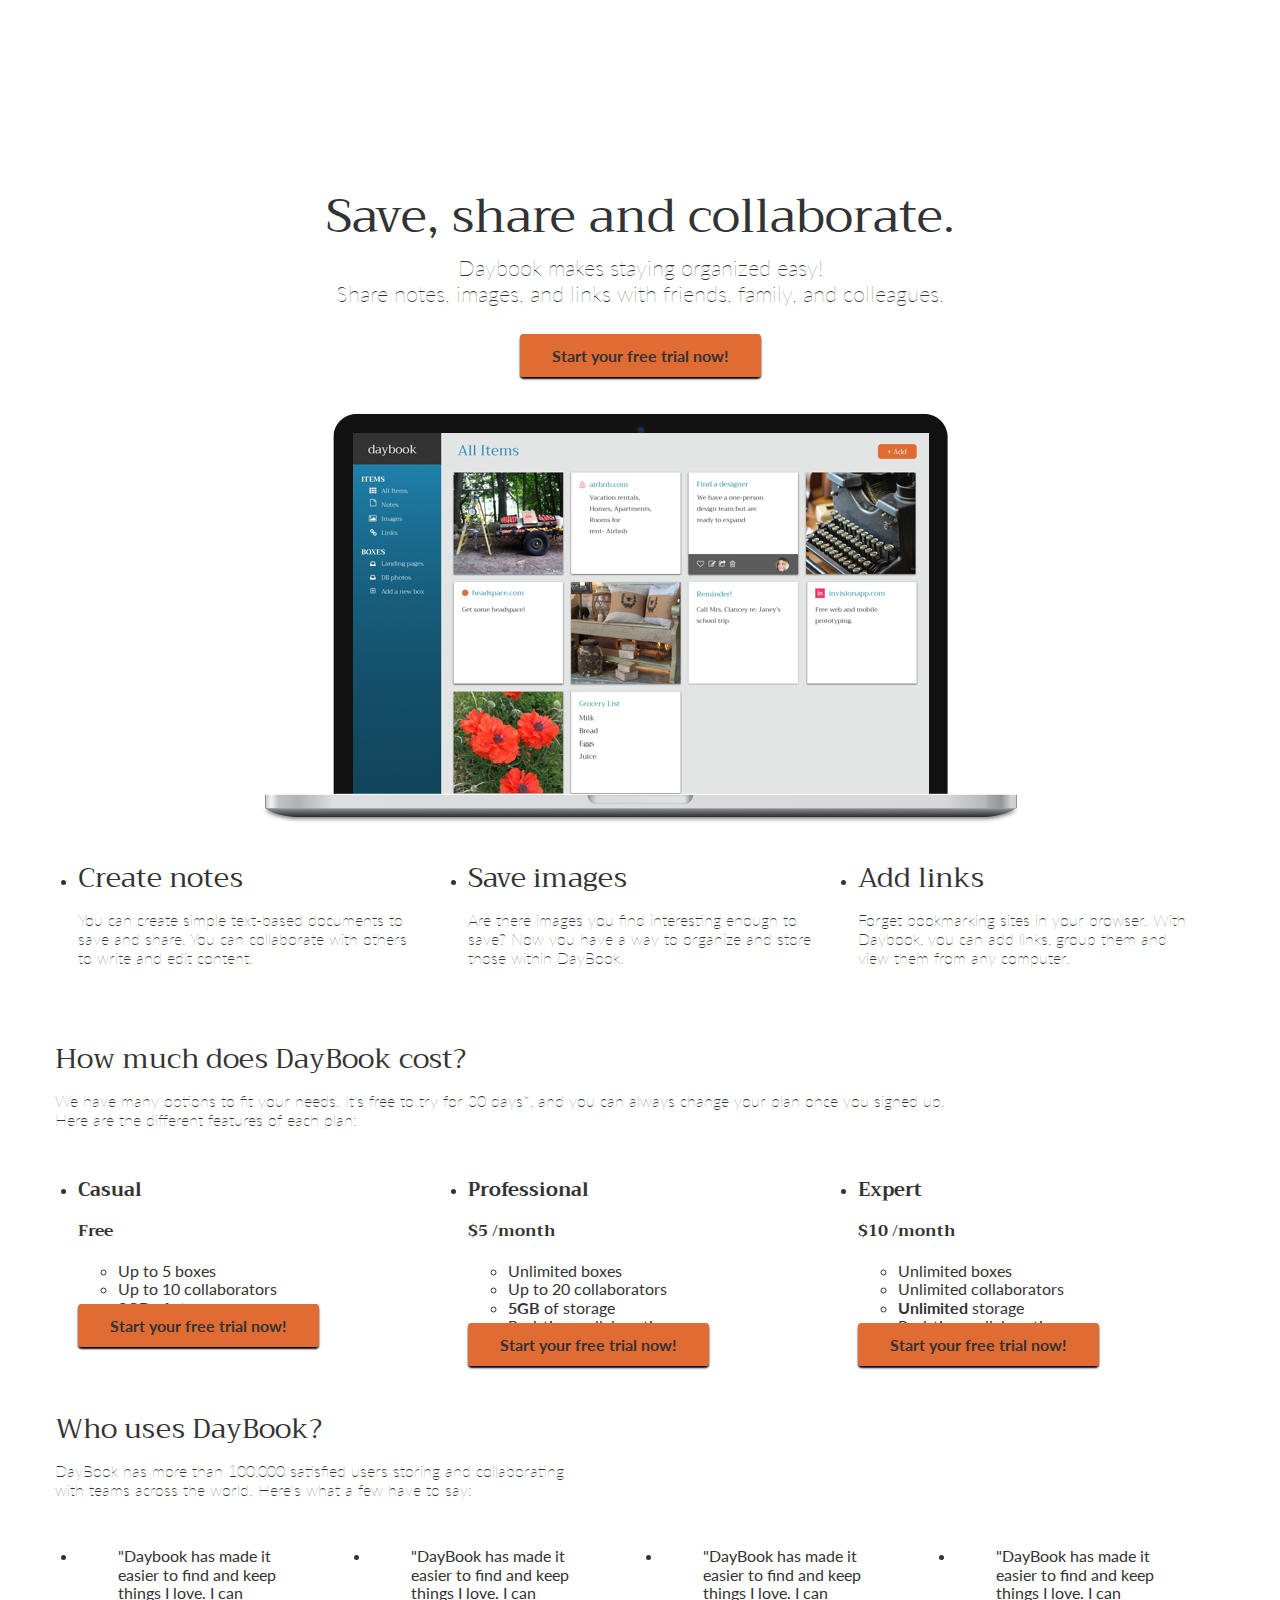
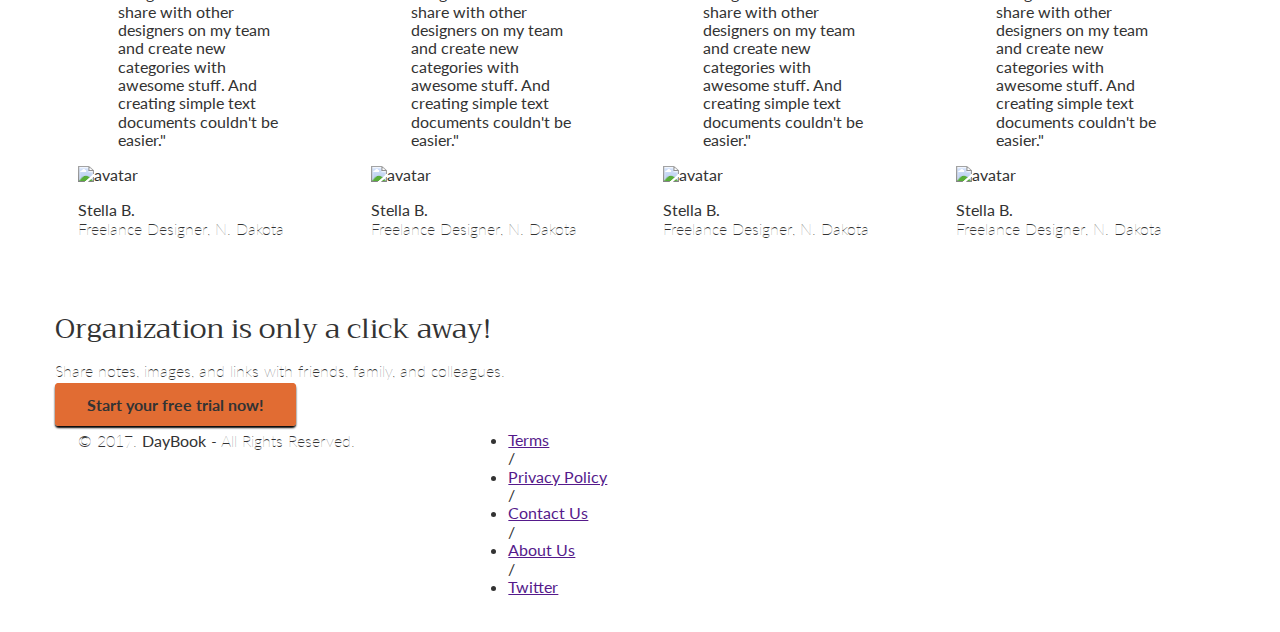
==== index.html @ 6d85dd4e "homepage-mediaqueries-complete" ====
<!DOCTYPE html>
 <html lang="en-us">
 <head>
   <meta http-equiv="X-UA-Compatible" content="IE=Edge">
   <meta name="viewport" content="width=device-width, initial-scale=1">
   <meta charset="UTF-8">
   <title>Save, share and collaborate | Blocbox</title>

   	<!-- Google Fonts -->
   	<link href="https://fonts.googleapis.com/css?family=Trirong:300,400,400i,600,700" rel="stylesheet">
   	<link href="https://fonts.googleapis.com/css?family=Puritan:400,400i,700" rel="stylesheet">
    <link href="https://fonts.googleapis.com/css?family=Lato" rel="stylesheet">

    <!-- CSS -->
 <link rel="stylesheet" href="css/normalize.css">
 <link rel="stylesheet" href="css/style.css">
 <link rel="stylesheet" href="css/font-awesome.css">
 <link rel="stylesheet" href="https://cdnjs.cloudflare.com/ajax/libs/animate.css/3.5.2/animate.min.css">

 </head>
 <body>

 <!-- Hero -->
 <header>
     <nav class="container">
     <div class="one-half">
       <a href="index.html" class="site-logo"><img src="images/site-logo.png" alt="DayBook" /></a>
     </div>
     <div class="one-half">
       <ul>
         <li><a href="signin.html">Sign In</a></li>
         <li class="btn-outline"><a href="signup.html">Sign Up</a></li>
       </ul>
     </div>
   </nav>
   <div class="container hero">
     <h1 class="animated fadeIn">Save, share and collaborate.</h1>
     <p>Daybook makes staying organized easy!  <br/>Share notes, images, and links with friends, family, and colleagues.</p>
     <a href="signup.html" class="btn">Start your free trial now!</a>
     <img src="images/dashboard.png" alt="DayBook" />
   </div>
 </header>
 <main role="main">

 	<!-- Benefits -->
   <section class="benefits">
     <ul class="container">
       <li class="one-third">
         <h2>Create notes</h2>
         <p>You can create simple text-based documents to save and share. You can collaborate with others to write and edit content.</p>
       </li>
       <li class="one-third">
         <h2>Save images</h2>
         <p>Are there images you find interesting enough to save? Now you have a way to organize and store those within DayBook.</p>
       </li>
       <li class="one-third">
         <h2>Add links</h2>
         <p>Forget bookmarking sites in your browser. With Daybook, you can add links, group them and view them from any computer.</p>
       </li>
     </ul>
   </section>

   <!-- Pricing -->
   <section class="pricing">
   <div class="container">
     <h2>How much does DayBook cost?</h2>
     <p>We have many options to fit your needs. It's free to try for 30 days*, and you can always change your plan once you signed up. <br/>Here are the different features of each plan:</p>
   </div>
   <ul class="container">
     <li class="one-third">
       <div class="box">
         <h3>Casual</h3>
         <h4>Free</h4>
         <ul>
           <li>Up to 5 boxes</li>
           <li>Up to 10 collaborators</li>
           <li><strong>2GB</strong> of storage</li>
         </ul>
         <a href="signup.html" class="btn">Start your free trial now!</a>
       </div>
     </li>
<li class="one-third">
      <div class="box middle">
        <h3>Professional</h3>
        <h4><span>$</span>5 <span class="month">/month</span></h4>
        <ul>
          <li>Unlimited boxes</li>
          <li>Up to 20 collaborators</li>
          <li><strong>5GB</strong> of storage</li>
          <li>Real-time collaboration</li>
        </ul>
        <a href="signup.html" class="btn">Start your free trial now!</a>
      </div>
    </li>
    <li class="one-third">
      <div class="box">
        <h3>Expert</h3>
        <h4><span>$</span>10 <span class="month">/month</span></h4>
        <ul>
          <li>Unlimited boxes</li>
          <li>Unlimited collaborators</li>
          <li><strong>Unlimited</strong> storage</li>
          <li>Real-time collaboration</li>
        </ul>
        <a href="signup.html" class="btn">Start your free trial now!</a>
      </div>
    </li>
   </ul>
 </section>
<!-- Testimonials -->
 <section class="testimonials">
   <div class="container">
     <h2>Who uses DayBook?</h2>
     <p>DayBook has more than 100,000 satisfied users storing and collaborating<br/> with teams across the world. Here's what a few have to say:</p>
   </div>
   <ul class="container">
     <li class="one-fourth">
       <blockquote>"Daybook has made it easier to find and keep things I love. I can share with other designers on my team and create new categories with awesome stuff. And creating simple text documents couldn't be easier."
       </blockquote>
       <img src="https://s3.amazonaws.com/uifaces/faces/twitter/jsa/128.jpg" alt="avatar">
       <p class="name"><strong>Stella B.</strong><br/>Freelance Designer, N. Dakota</p>
     </li> 
     <li class="one-fourth">
    <blockquote>"DayBook has made it easier to find and keep things I love. I can share with other designers on my team and create new categories with awesome stuff. And creating simple text documents couldn't be easier."
    </blockquote>
    <img src="https://s3.amazonaws.com/uifaces/faces/twitter/jsa/128.jpg" alt="avatar">
    <p class="name"><strong>Stella B.</strong><br/>Freelance Designer, N. Dakota</p>
  </li>
  <li class="one-fourth">
    <blockquote>"DayBook has made it easier to find and keep things I love. I can share with other designers on my team and create new categories with awesome stuff. And creating simple text documents couldn't be easier."
    </blockquote>
    <img src="https://s3.amazonaws.com/uifaces/faces/twitter/jsa/128.jpg" alt="avatar">
    <p class="name"><strong>Stella B.</strong><br/>Freelance Designer, N. Dakota</p>
  </li>
  <li class="one-fourth">
    <blockquote>"DayBook has made it easier to find and keep things I love. I can share with other designers on my team and create new categories with awesome stuff. And creating simple text documents couldn't be easier."
    </blockquote>
    <img src="https://s3.amazonaws.com/uifaces/faces/twitter/jsa/128.jpg" alt="avatar">
    <p class="name"><strong>Stella B.</strong><br/>Freelance Designer, N. Dakota</p>
  </li>      
  </ul>
 </section>

 <!-- Entice -->
 <section class="Entice">
 <div class="container">
 	<h2>Organization is only a click away!</h2>
 	<p>Share notes, images, and links with friends, family, and colleagues.</p>
	<a href="signup.html" class="btn">Start your free trial now!</a>
</div>

 </main>

 <!-- Footer -->
 <footer>
   <div class="container footer-nav-block">
       <div class="left-footer-block one-third">
         <p class="copyright-block">&copy; 2017. <strong>DayBook</strong> - All Rights Reserved.</p>
       </div>
       <nav class="link-block middle-footer-block one-third">
         <ul>
           <li><a href="">Terms</a></li> /
           <li><a href="">Privacy Policy</a></li> /
           <li><a href="">Contact Us</a></li> /
           <li><a href="">About Us</a></li> /
           <li><a href="">Twitter</a></li>
         </ul>
       </nav>
       <div class="right-footer-block one-third">
         <img class="logo" src="images/site-logo.png" alt="DayBook" />
       </div>
   </div>
 </footer>

 </body>
 </html>
---- css/style.css ----
html, body{
   overflow-x: hidden;
 }
 body {
   font-family: "Lato", Helvetica, Puritan, Arial, sans-serif;
   color:#333333;
 }
 h1, h2, h3, h4, h5, h6 {
   font-family: 'Trirong', serif;
 }
 h2 {
   font-size:28px;
   font-weight: normal;
   margin-bottom: 5px;
 }
 p {
   font-size:16px;
   line-height: 19px;
   font-weight: 100;
 }


 /* GRID */
 .container {
   margin-right: auto;
   margin-left: auto;
   padding-left: 15px;
   padding-right: 15px;
   position: relative;
 }
 .container:before,
 .container:after {
   content: " ";
   display: table;
 }
 .container:after {
   clear: both;
 }
 .one-half, .one-third, .one-fourth {
   width:96%;
   float:left;
   position:relative;
   min-height: 1px;
   margin:0 2% 20px;
 }

 @media (min-width: 768px) {
   .container {
     width: 750px;
   }
 }
 @media (min-width: 992px) {
   .container {
     width: 970px;
   }
   .one-half {
     width:46%;
   }
   .one-third {
     width:29.33333%;
   }
   .one-fourth {
     width:21%;
   }
 }
 @media (min-width: 1200px) {
   .container {
     width: 1170px;
   }
 }

/* HEADER */
 header {
   color:#333333;
   background-image: url(../../../Documents/herobackground.jpg);
   background-repeat: no-repeat;
   background-size: 100%;

 }
 header nav {
   padding:1em 0;
 }
 header nav ul {
   display:inline;
   text-align: right;
   float:right;
   margin:0;
 }
 header nav ul > li {
   list-style-type: none;
   display: inline-block;
   margin:0 15px;
 }
 header nav ul > li.btn-outline {
   padding:10px 15px;
   border:2px solid #FFFFFF;
   border-radius: 4px;
 }
 header nav ul > li.btn-outline:hover {
   background:#FFFFFF;
 }
 header nav ul > li > a {
   color:#FFFFFF;
   text-decoration: none;
 }
 header nav ul > li.btn-outline:hover > a {
   color:#34495E;
 }
header .hero {
   text-align: center;
   display:block;
   position: relative;
 }
 header .hero h1 {
   font-size:48px;
   font-weight: normal;
   margin:95px 0 0;
 }
 header .hero p {
   font-size: 22px;
   line-height: 26px;
   font-weight: 100;
   margin:10px 0 40px;
 }
 header .hero img {
   display: block;
   margin:3em auto 0;
 }

 @media (min-width: 768px) {
   .hero {
     width: 750px;
   }
 }
 @media (min-width: 992px) {
   .hero {
     width: 970px;
   }
}
@media (min-width: 1200px) {
   .hero {
     width: 1170px;
   }
 }


/* BUTTONS */
 .btn {
   border-radius: 4px;
   color:#333333;
   font-weight: 700;
   text-decoration: none;
   padding:10px 30px;
   background: #e16c33;
   border: 2px solid #e16c33;
   box-shadow: 0px 2px 2px 0px #000000;
 }
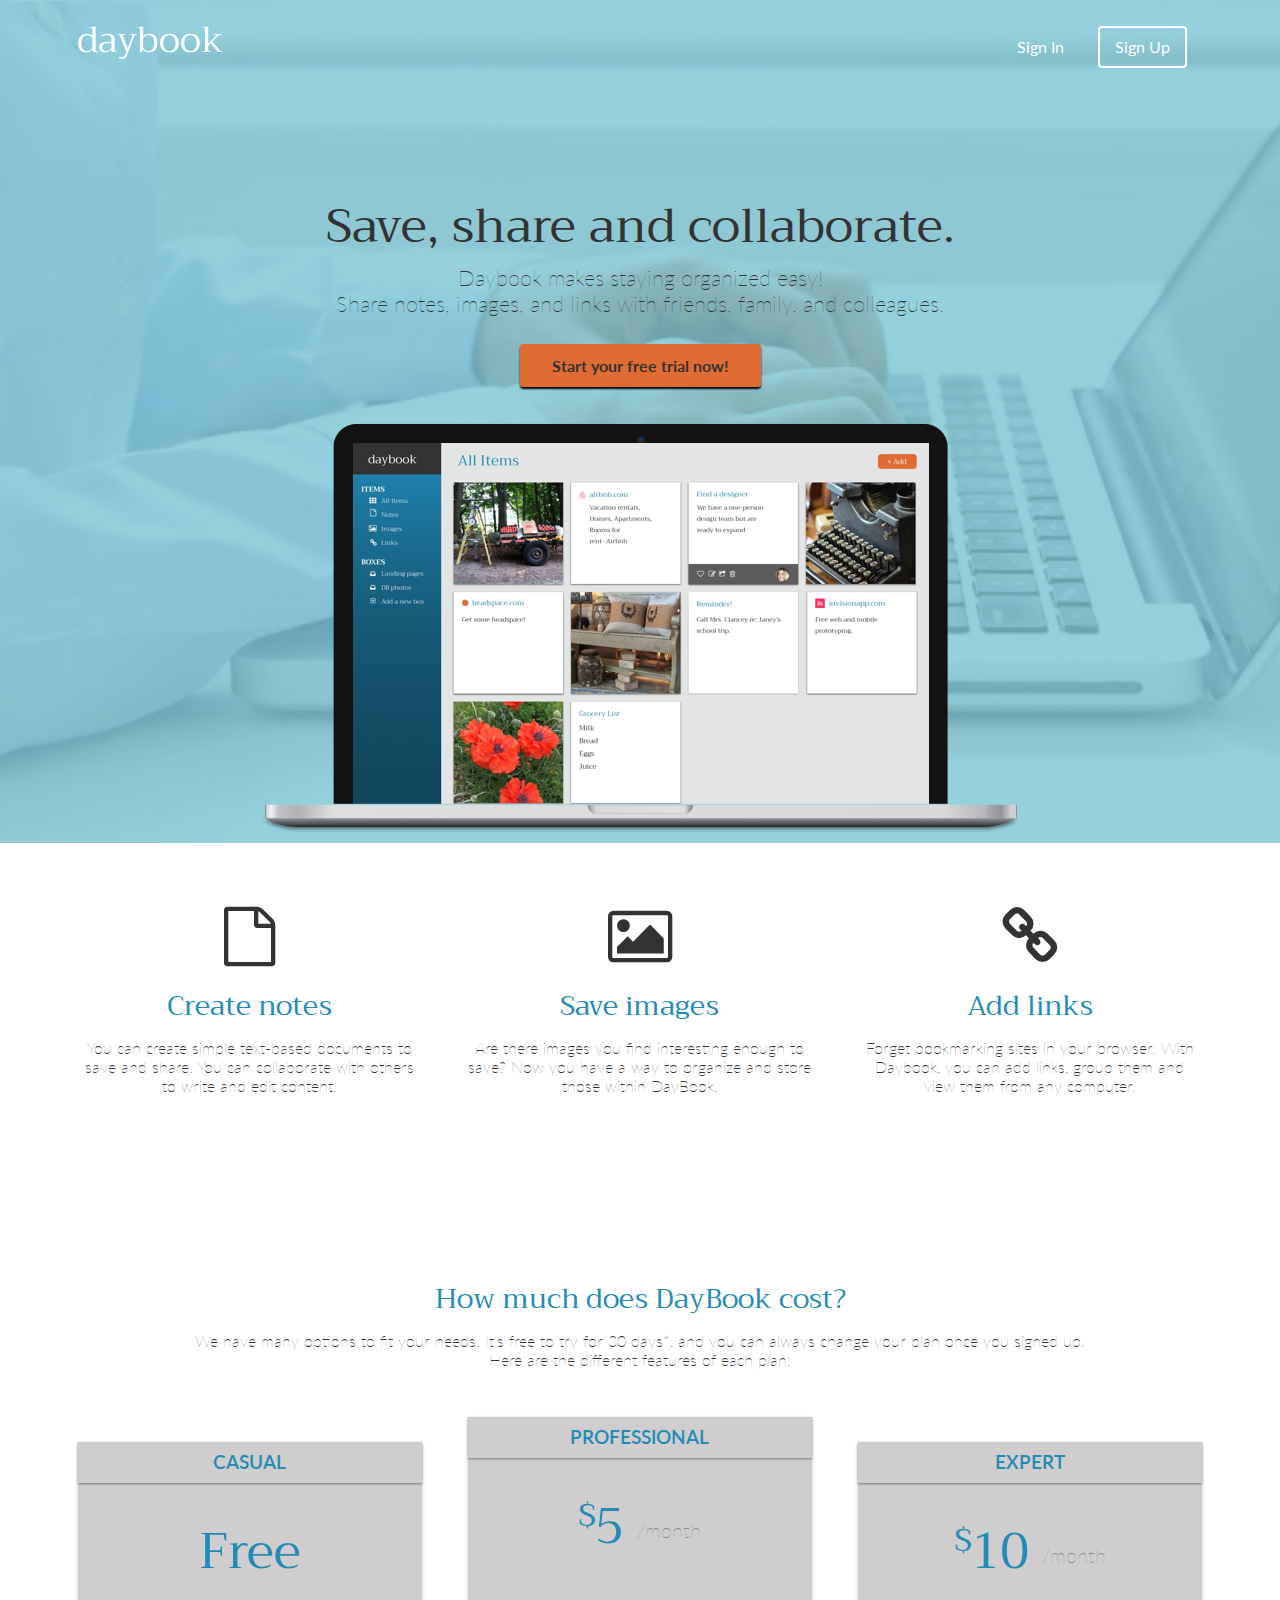
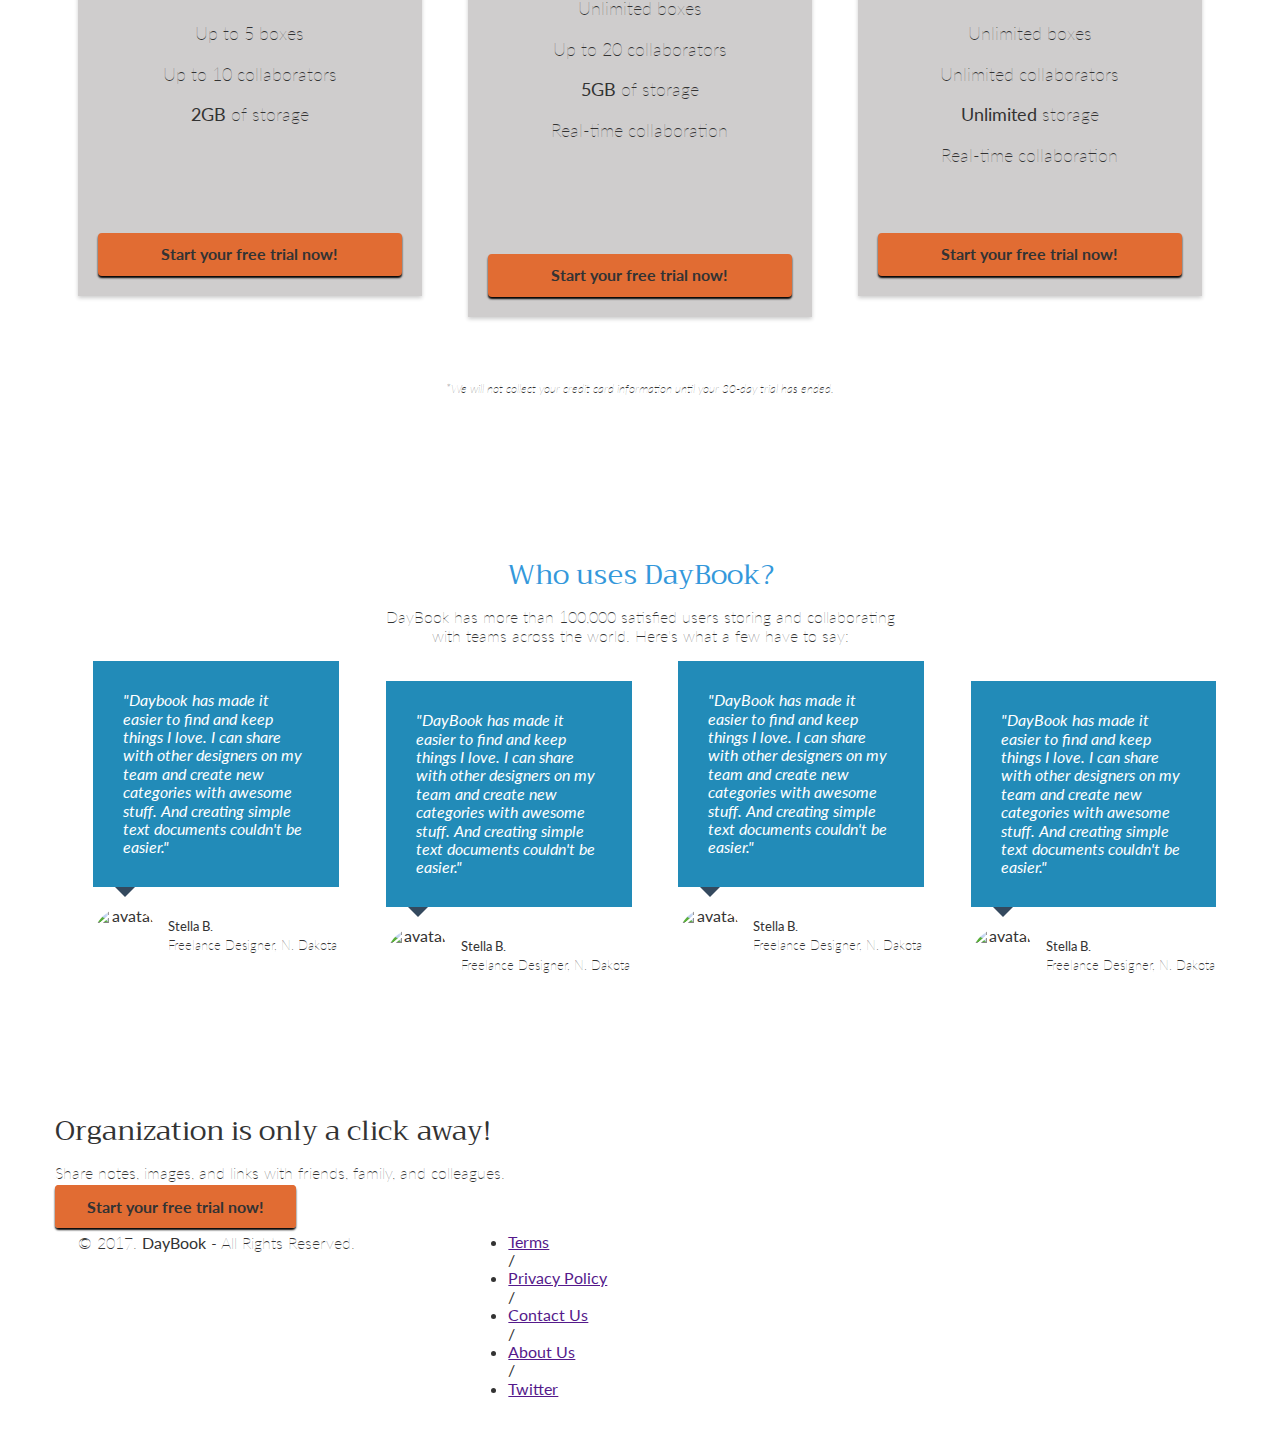
==== commit b3f0d092: "homepage-styling-completed" ====
--- a/index.html
+++ b/index.html
@@ -46,14 +46,17 @@
    <section class="benefits">
      <ul class="container">
        <li class="one-third">
+       <i class="fa fa-file-o" aria-hidden="true"></i>
          <h2>Create notes</h2>
          <p>You can create simple text-based documents to save and share. You can collaborate with others to write and edit content.</p>
        </li>
        <li class="one-third">
+       <i class="fa fa-picture-o" aria-hidden="true"></i>
          <h2>Save images</h2>
          <p>Are there images you find interesting enough to save? Now you have a way to organize and store those within DayBook.</p>
        </li>
        <li class="one-third">
+       <i class="fa fa-link" aria-hidden="true"></i>
          <h2>Add links</h2>
          <p>Forget bookmarking sites in your browser. With Daybook, you can add links, group them and view them from any computer.</p>
        </li>
@@ -106,10 +109,14 @@
       </div>
     </li>
    </ul>
+    <div class="container">
+   <p class="small">*We will not collect your credit card information until your 30-day trial has ended.</p>
+ </div>
  </section>
 <!-- Testimonials -->
  <section class="testimonials">
    <div class="container">
+   <div class="staggered">
      <h2>Who uses DayBook?</h2>
      <p>DayBook has more than 100,000 satisfied users storing and collaborating<br/> with teams across the world. Here's what a few have to say:</p>
    </div>
@@ -121,6 +128,7 @@
        <p class="name"><strong>Stella B.</strong><br/>Freelance Designer, N. Dakota</p>
      </li> 
      <li class="one-fourth">
+     <div class="staggered" style="margin-top:20px;">
     <blockquote>"DayBook has made it easier to find and keep things I love. I can share with other designers on my team and create new categories with awesome stuff. And creating simple text documents couldn't be easier."
     </blockquote>
     <img src="https://s3.amazonaws.com/uifaces/faces/twitter/jsa/128.jpg" alt="avatar">
@@ -133,6 +141,7 @@
     <p class="name"><strong>Stella B.</strong><br/>Freelance Designer, N. Dakota</p>
   </li>
   <li class="one-fourth">
+    <div class="staggered" style="margin-top:20px;">
     <blockquote>"DayBook has made it easier to find and keep things I love. I can share with other designers on my team and create new categories with awesome stuff. And creating simple text documents couldn't be easier."
     </blockquote>
     <img src="https://s3.amazonaws.com/uifaces/faces/twitter/jsa/128.jpg" alt="avatar">
--- a/css/style.css
+++ b/css/style.css
@@ -72,9 +72,9 @@
 /* HEADER */
  header {
    color:#333333;
-   background-image: url(../../../Documents/herobackground.jpg);
-   background-repeat: no-repeat;
-   background-size: 100%;
+   background: url("../images/herobackground.jpg") top center no-repeat;
+   background-size:cover;
+   padding: 10px;
 
  }
  header nav {
@@ -155,3 +155,164 @@
    border: 2px solid #e16c33;
    box-shadow: 0px 2px 2px 0px #000000;
  }
+
+ /* BENEFITS */
+ .benefits {
+   text-align: center;
+   display:block;
+   position:relative;
+ }
+ .benefits ul {
+   margin: 0 auto;
+   padding:4em 0;
+ }
+ .benefits ul li {
+   list-style-type: none;
+   display: inline-block;
+ }
+ .benefits i {
+   color:#333333;
+   font-size:60px;
+   margin:0;
+   vertical-align: middle;
+ }
+ .benefits h2 {
+   color:#228bb8;
+ }
+
+ /* PRICING */
+ .pricing {
+   background: #FFFFFF
+   background-size:cover;
+   text-align: center;
+   padding:4em 0;
+ }
+ .pricing h2 {
+   color:#228bb8;
+ }
+
+ .pricing p {
+   color:#333333;
+ }
+ .pricing ul {
+   margin:0 auto;
+   padding:2em 0;
+ }
+ .pricing ul li {
+   list-style-type: none;
+ }
+
+ .box {
+   padding:0 15px 15px;
+   background: #cfcdcd;
+   box-shadow: 0px 2px 4px 0px rgba(0,0,0,0.20);
+   min-height: 439px;
+   position: relative;
+   margin-top: 25px;
+ }
+ .box.middle {
+   min-height: 485px;
+   margin-top:0px;
+ }
+ .box h3 {
+   font-family: "Lato", Helvetica, Arial, sans-serif;
+   font-weight: 600;
+   color: #228bb8;
+   text-transform: uppercase;
+   background: #cfcdcd;
+   box-shadow: 0px 1px 2px 0px rgba(0,0,0,0.40);
+   left:0;
+   right:0;
+   top:0;
+   text-align: center;
+   margin:0 -15px 40px;
+   padding:10px 0;
+ }
+.box h4 {
+   font-size:50px;
+   font-weight: normal;
+   margin:40px 0 10px;
+   color:#228bb8;
+ }
+ .box h4 span {
+   font-size:32px;
+   vertical-align: top;
+ }
+ .box h4 span.month {
+   font-family: "Lato", Helvetica, Arial, sans-serif;
+   font-weight: 100;
+   color:#888888;
+   font-size:20px;
+   vertical-align: middle;
+ }
+ .box ul li {
+   font-size:18px;
+   margin-bottom:20px;
+   font-weight: 100;
+}
+ .box .btn {
+   position:absolute;
+   bottom:20px;
+   left:20px;
+   right:20px;
+ }
+ .small {
+   font-size: 12px;
+   color: #FEFEFE;
+   line-height: 15px;
+   font-style:italic;
+ }
+
+ /* TESTIMONIALS */
+
+/* TESTIMONIALS */
+ .testimonials {
+   padding:4em 0;
+   text-align: center;
+ }
+
+ .testimonials h2 {
+   color:#3498DB;
+ }
+ .testimonials ul li {
+   list-style-type: none;
+ }
+ .testimonials blockquote {
+   color:#FFFFFF;
+   text-align: left;
+   font-style: italic;
+   background:#228bb8;
+   position: relative;
+   padding:30px;
+   width:auto;
+   margin:0;
+ }
+ .testimonials blockquote:after {
+   top: 100%;
+   left: 13%;
+   border: solid transparent;
+   content: " ";
+   height: 0;
+   width: 0;
+   position: absolute;
+   pointer-events: none;
+   border-top-color: #34495E;
+   border-width: 10px;
+   margin-left: -10px;
+ }
+
+ .testimonials img {
+   height: 65px;
+   width: 65px;
+   border-radius:50%;
+   float: left;
+   display: inline-block;
+   margin:20px 10px 0 0;
+ }
+ .testimonials p.name {
+   float: left;
+   display: inline-block;
+   text-align: left;
+   font-size:13px;
+   margin-top: 30px;
+ }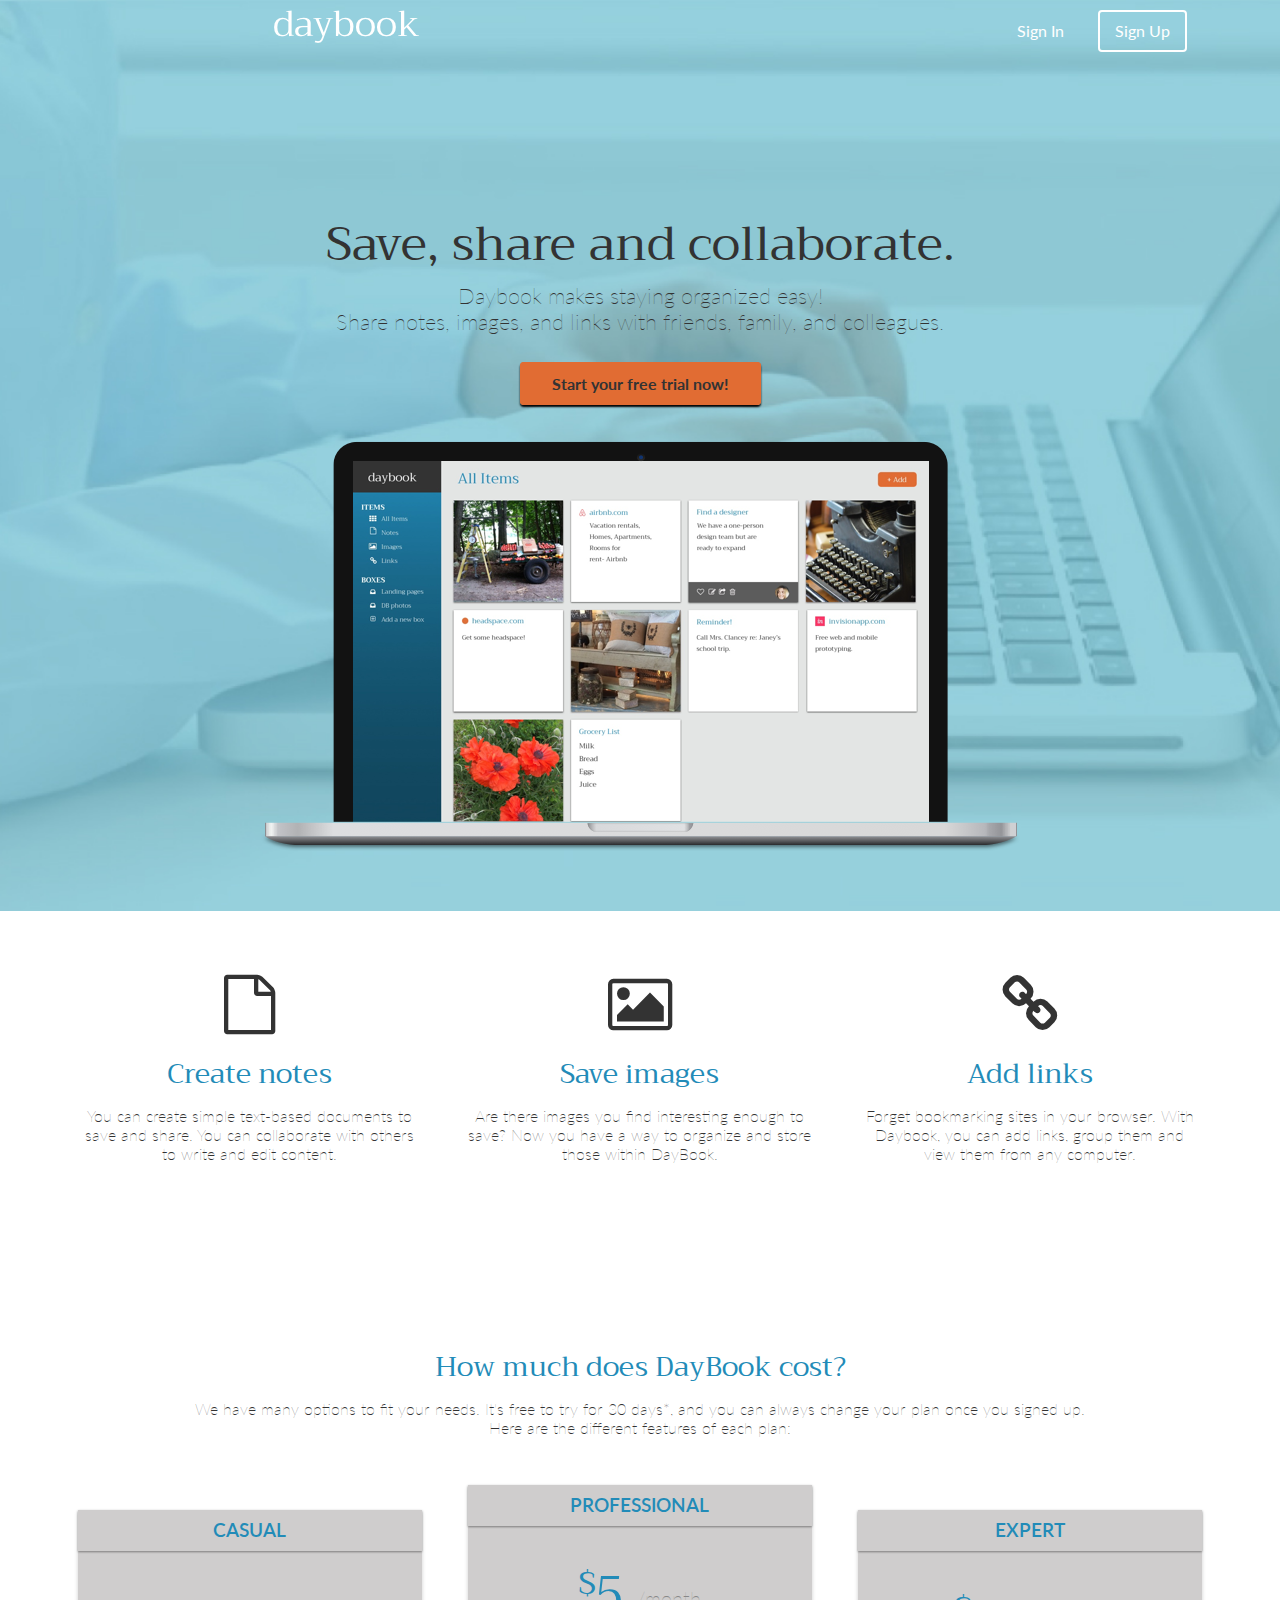
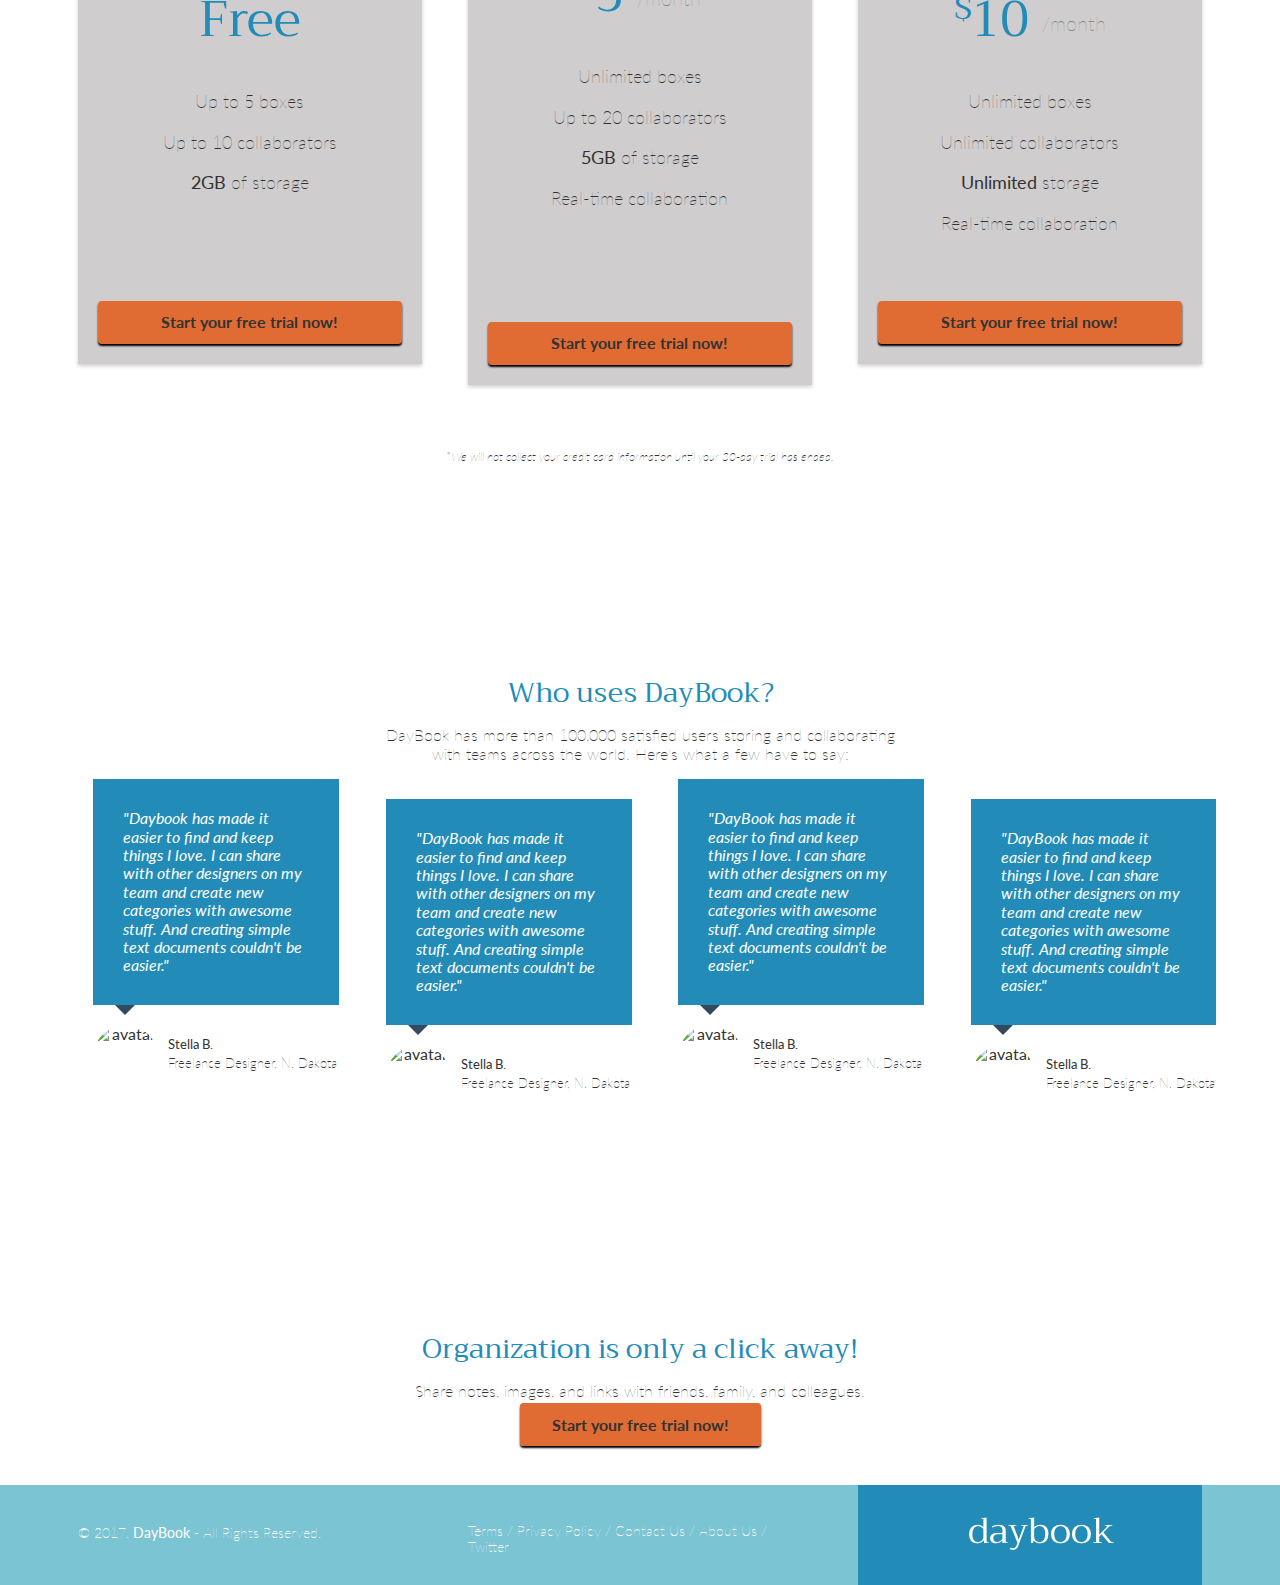
==== commit a60e0f57: "HELP" ====
--- a/index.html
+++ b/index.html
@@ -64,8 +64,8 @@
    </section>
 
    <!-- Pricing -->
+  
    <section class="pricing">
-   <div class="container">
      <h2>How much does DayBook cost?</h2>
      <p>We have many options to fit your needs. It's free to try for 30 days*, and you can always change your plan once you signed up. <br/>Here are the different features of each plan:</p>
    </div>
@@ -113,6 +113,9 @@
    <p class="small">*We will not collect your credit card information until your 30-day trial has ended.</p>
  </div>
  </section>
+
+
+
 <!-- Testimonials -->
  <section class="testimonials">
    <div class="container">
@@ -149,6 +152,7 @@
   </li>      
   </ul>
  </section>
+ 
 
  <!-- Entice -->
  <section class="Entice">
--- a/css/style.css
+++ b/css/style.css
@@ -75,8 +75,13 @@
    background: url("../images/herobackground.jpg") top center no-repeat;
    background-size:cover;
    padding: 10px;
-
- }
+ }
+
+   background-image:url(DayBook/images/herobackground.jpg);
+   background-repeat:no-repeat;
+   background-size: 100%;
+   padding: 10px; }
+
  header nav {
    padding:1em 0;
  }
@@ -128,17 +133,26 @@
  }
 
  @media (min-width: 768px) {
-   .hero {
+   .container {
      width: 750px;
    }
  }
  @media (min-width: 992px) {
-   .hero {
-     width: 970px;
-   }
-}
-@media (min-width: 1200px) {
-   .hero {
+   .container {
+     width: 970px;¸
+   }
+   .one-half {
+     width:46%;
+   }
+   .one-third {
+     width:29.33333%;
+   }
+   .one-fourth {
+     width:21%;
+   }
+ }
+ @media (min-width: 1200px) {
+   .container {
      width: 1170px;
    }
  }
@@ -263,7 +277,6 @@
    font-style:italic;
  }
 
- /* TESTIMONIALS */
 
 /* TESTIMONIALS */
  .testimonials {
@@ -272,7 +285,7 @@
  }
 
  .testimonials h2 {
-   color:#3498DB;
+   color:#228bb8;
  }
  .testimonials ul li {
    list-style-type: none;
@@ -315,4 +328,69 @@
    text-align: left;
    font-size:13px;
    margin-top: 30px;
+ }
+
+/*Entice */
+.Entice h2 {
+   font-size:28px;
+   color:#228bb8;
+}
+.container {
+   text-align: center;
+   padding-top: 0px;
+   padding-bottom: 50px;
+}
+
+ /* FOOTER */
+ footer {
+   background-color: #7BC4D4;
+   color: #FFFFFF;
+   height: 100px;
+   position: relative;
+   overflow: hidden;
+   z-index: 0;
+ }
+ footer p, footer nav ul {
+   font-size:14px;
+   font-weight:100;
+   text-align: center;
+   margin: 10px auto 0;
+ }
+ footer nav ul li {
+   list-style-type: none;
+   display: inline;
+ }
+ footer nav ul li a {
+   color:#FFFFFF;
+   text-decoration: none;
+ }
+ footer .right-footer-block {
+   background-color: #228BB8;
+   
+ }
+
+ footer .logo{
+	padding: 2.35em 0;
+   margin: 0 auto;
+
+ }
+ @media (min-width: 992px){
+   footer{
+     background-color: #7BC4D4;
+     height: 100px;
+   }
+   footer p, footer nav ul{
+     padding: 2em 0;
+     text-align: left;
+   }
+
+   footer .right-footer-block {
+     background-color: #228bb8;
+     
+   }
+
+   footer .logo{
+     padding: 2em 0 2em 1.5em;
+     
+   }
  }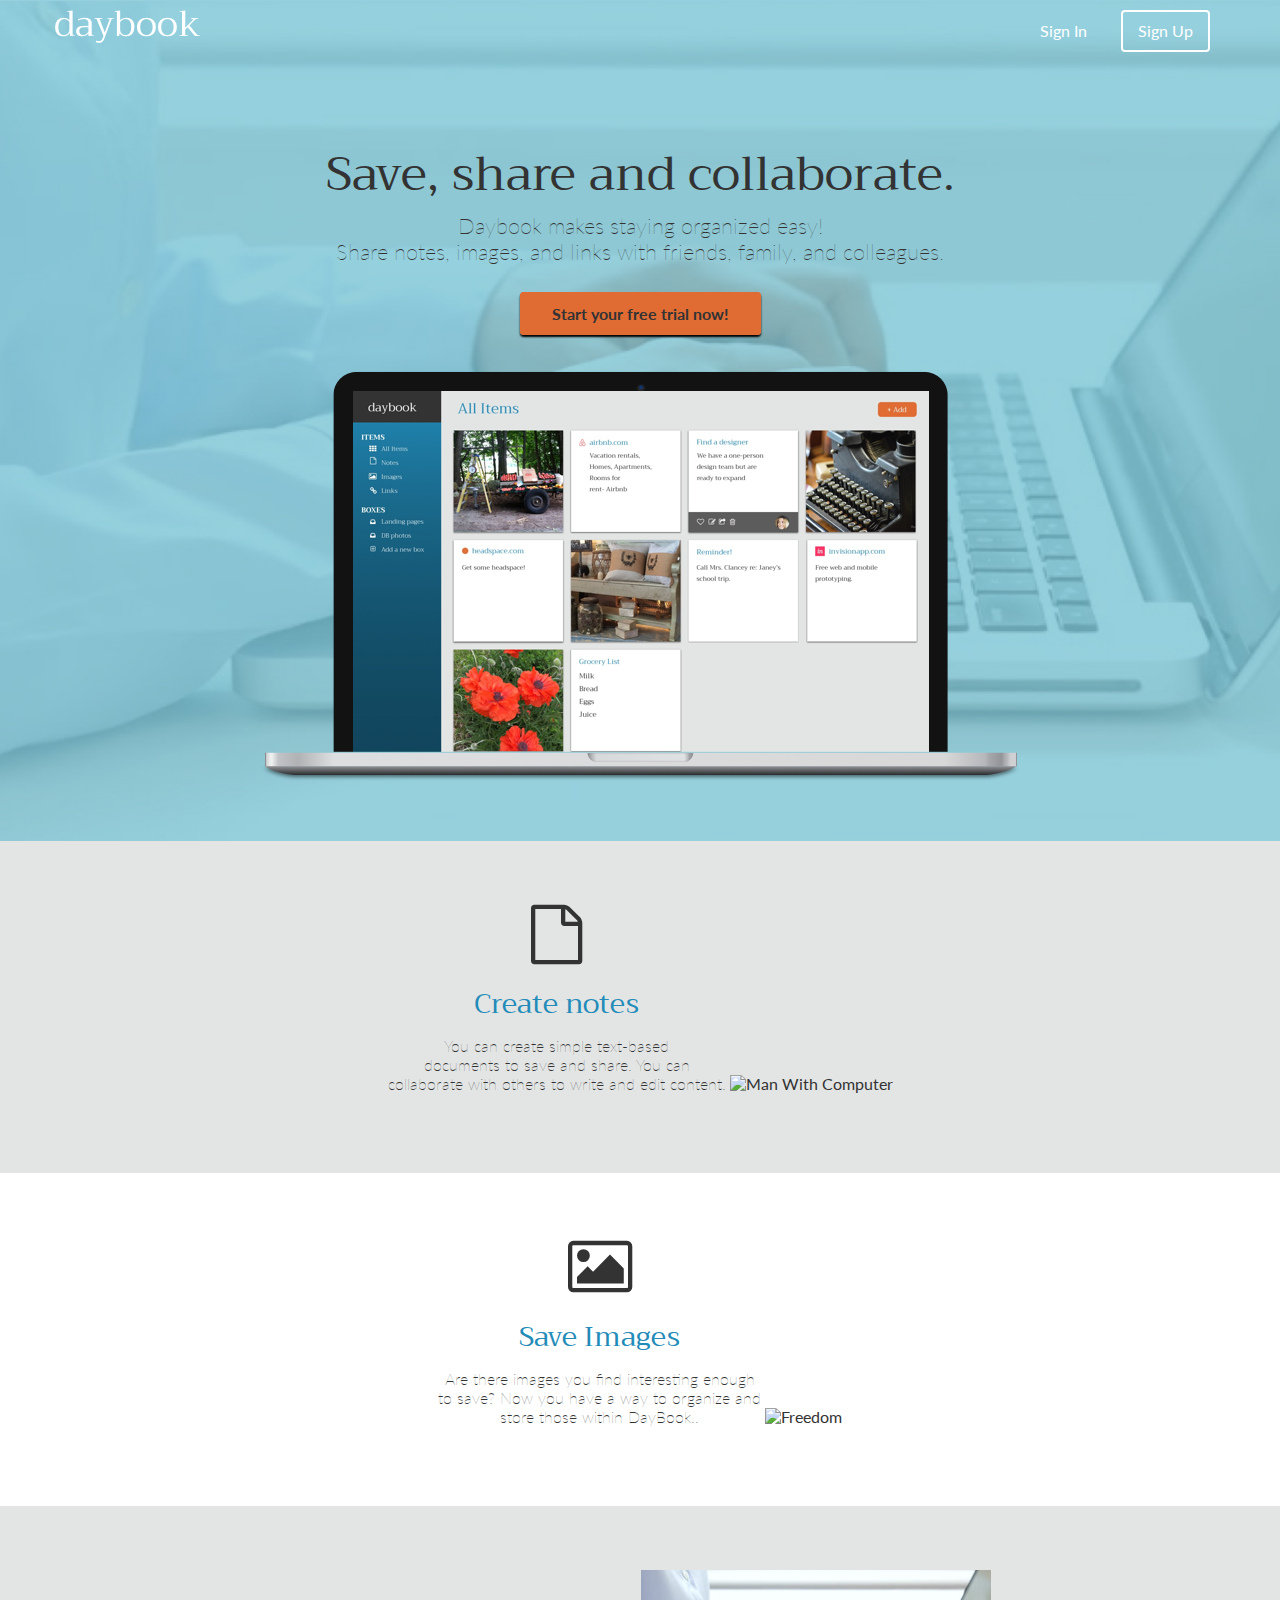
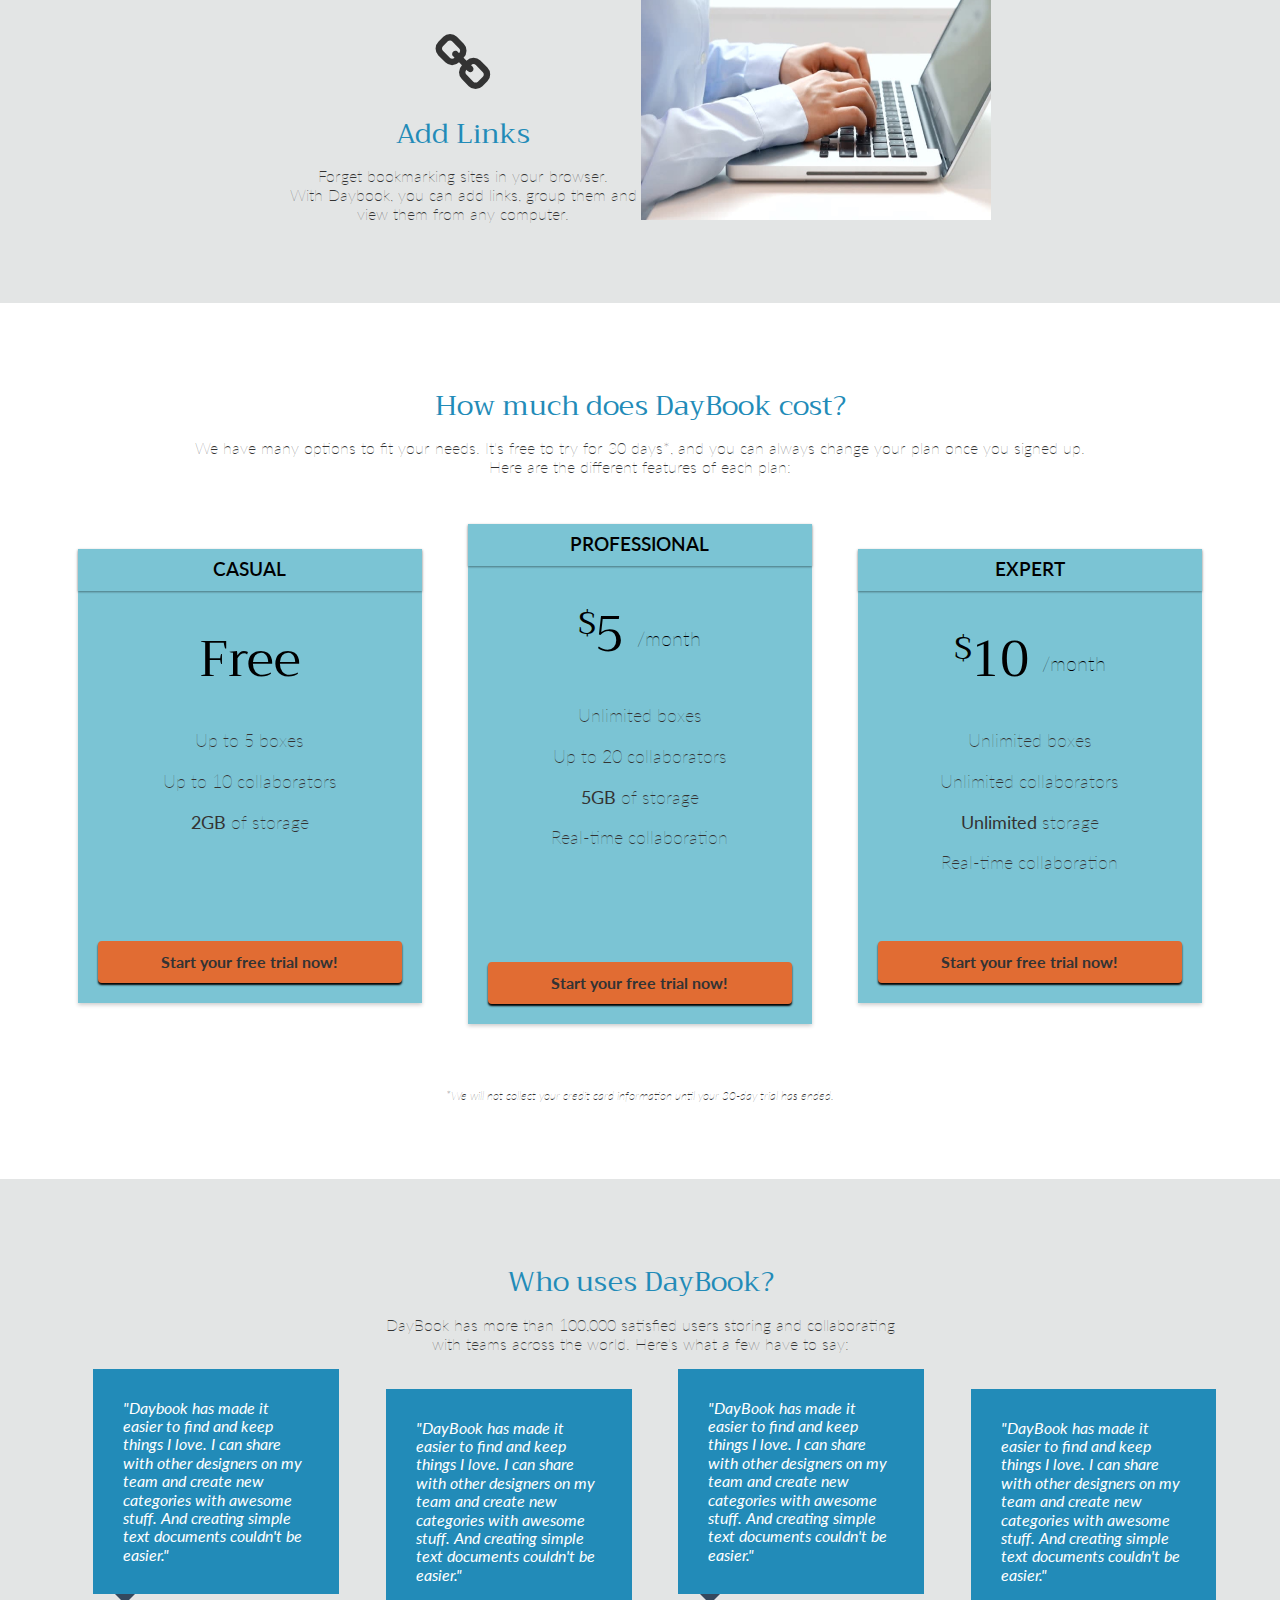
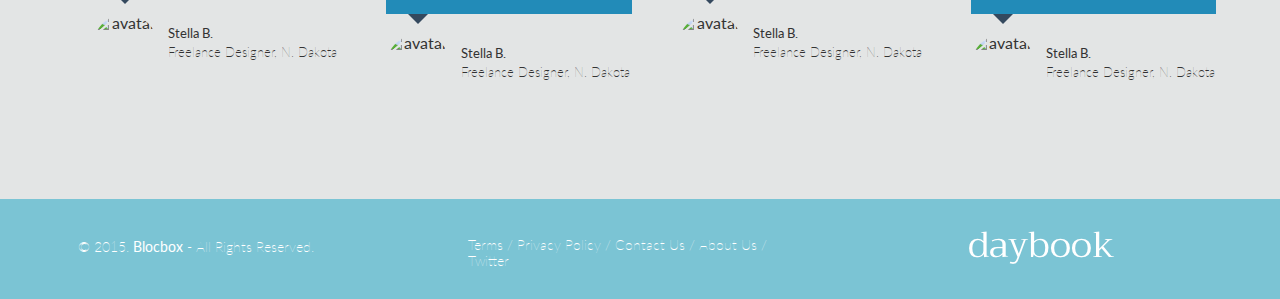
==== commit aae5456a: "Revised 3/22" ====
--- a/index.html
+++ b/index.html
@@ -23,10 +23,10 @@
  <!-- Hero -->
  <header>
      <nav class="container">
-     <div class="one-half">
+     <div class="topleft">
        <a href="index.html" class="site-logo"><img src="images/site-logo.png" alt="DayBook" /></a>
      </div>
-     <div class="one-half">
+    <div class="topright">
        <ul>
          <li><a href="signin.html">Sign In</a></li>
          <li class="btn-outline"><a href="signup.html">Sign Up</a></li>
@@ -42,26 +42,39 @@
  </header>
  <main role="main">
 
- 	<!-- Benefits -->
-   <section class="benefits">
-     <ul class="container">
-       <li class="one-third">
+
+<!--Benefits revised -->
+<div class="benefitgray">
+      <ul class="Benefits">
+       <li>
        <i class="fa fa-file-o" aria-hidden="true"></i>
          <h2>Create notes</h2>
-         <p>You can create simple text-based documents to save and share. You can collaborate with others to write and edit content.</p>
+         <p>You can create simple text-based <br>documents to save and share. You can <br>collaborate with others to write and edit content.</p>
        </li>
-       <li class="one-third">
+       <img class="manwcomputer" src="images/manwithcomputer.jpg" alt="Man With Computer">
+       </ul>
+</div>
+<div class="benefitwhite">
+      <ul class="Benefits">
+       <li>
        <i class="fa fa-picture-o" aria-hidden="true"></i>
-         <h2>Save images</h2>
-         <p>Are there images you find interesting enough to save? Now you have a way to organize and store those within DayBook.</p>
+         <h2>Save Images</h2>
+         <p>Are there images you find interesting enough <br>to save? Now you have a way to organize and <br>store those within DayBook..</p>
        </li>
-       <li class="one-third">
+       <img class="freedom" src="images/freedom.jpg" alt="Freedom">
+       </ul>
+
+</div>
+<div class="benefitgray">
+      <ul class="Benefits">
+       <li>
        <i class="fa fa-link" aria-hidden="true"></i>
-         <h2>Add links</h2>
-         <p>Forget bookmarking sites in your browser. With Daybook, you can add links, group them and view them from any computer.</p>
+         <h2>Add Links</h2>
+         <p>Forget bookmarking sites in your browser. <br>With Daybook, you can add links, group them and <br>view them from any computer.</p>
        </li>
-     </ul>
-   </section>
+       <img class="girlwcomputer" src="images/girlwcomputer.jpg" alt="Girl With Computer">
+       </ul>
+</div>
 
    <!-- Pricing -->
   
@@ -154,21 +167,12 @@
  </section>
  
 
- <!-- Entice -->
- <section class="Entice">
- <div class="container">
- 	<h2>Organization is only a click away!</h2>
- 	<p>Share notes, images, and links with friends, family, and colleagues.</p>
-	<a href="signup.html" class="btn">Start your free trial now!</a>
-</div>
-
- </main>
 
  <!-- Footer -->
  <footer>
    <div class="container footer-nav-block">
        <div class="left-footer-block one-third">
-         <p class="copyright-block">&copy; 2017. <strong>DayBook</strong> - All Rights Reserved.</p>
+         <p class="copyright-block">&copy; 2015. <strong>Blocbox</strong> - All Rights Reserved.</p>
        </div>
        <nav class="link-block middle-footer-block one-third">
          <ul>
@@ -180,7 +184,7 @@
          </ul>
        </nav>
        <div class="right-footer-block one-third">
-         <img class="logo" src="images/site-logo.png" alt="DayBook" />
+         <img class="logo" src="images/site-logo.png" alt="Blocbox" />
        </div>
    </div>
  </footer>
--- a/css/style.css
+++ b/css/style.css
@@ -53,6 +53,7 @@
    .container {
      width: 970px;
    }
+
    .one-half {
      width:46%;
    }
@@ -68,6 +69,13 @@
      width: 1170px;
    }
  }
+
+.topleft {
+   float: left;
+}
+.topright {
+   float: right;
+}
 
 /* HEADER */
  header {
@@ -129,7 +137,7 @@
  }
  header .hero img {
    display: block;
-   margin:3em auto 0;
+   margin:3em auto 50px;
  }
 
  @media (min-width: 768px) {
@@ -186,13 +194,81 @@
  }
  .benefits i {
    color:#333333;
+   font-size:50px;
+   margin:0;
+   vertical-align: middle;
+ }
+ .benefits h2 {
+   color:#228bb8;
+ }
+
+/* Gray Rows */
+ .benefitgray {
+   text-align: center;
+   height: 560;
+   background-color: #E3E5E5;
+   display:block;
+   position:relative;
+ }
+ .benefitgray ul {
+   margin: 0 auto;
+   padding:4em 0;
+ }
+ .benefitgray ul li {
+   list-style-type: none;
+   display: inline-block;
+ }
+ .benefitgray i {
+   color:#333333;
    font-size:60px;
    margin:0;
    vertical-align: middle;
  }
- .benefits h2 {
+ .benefitgray h2 {
    color:#228bb8;
  }
+
+
+ /* White Rows */
+.benefitwhite {
+   text-align: center;
+   height: 560;
+   background-color: white;
+   display:block;
+   position:relative;
+ }
+ .benefitwhite ul {
+   margin: 0 auto;
+   padding:4em 0;
+ }
+ .benefitwhite ul li {
+   list-style-type: none;
+   display: inline-block;
+ }
+ .benefitwhite i {
+   color:#333333;
+   font-size:60px;
+   margin:0;
+   vertical-align: middle;
+ }
+ .benefitwhite h2 {
+   color:#228bb8;
+ }
+.manwcomputer {
+   width: 350px;
+   height: 250px;
+   
+}
+.girlwcomputer {
+   width: 350px;
+   height: 250px
+   
+}
+.freedom {
+   width: 350px;
+   height: 250px;
+ 
+}
 
  /* PRICING */
  .pricing {
@@ -218,7 +294,7 @@
 
  .box {
    padding:0 15px 15px;
-   background: #cfcdcd;
+   background: #7BC4D4;
    box-shadow: 0px 2px 4px 0px rgba(0,0,0,0.20);
    min-height: 439px;
    position: relative;
@@ -231,9 +307,9 @@
  .box h3 {
    font-family: "Lato", Helvetica, Arial, sans-serif;
    font-weight: 600;
-   color: #228bb8;
+   color: black;
    text-transform: uppercase;
-   background: #cfcdcd;
+   background: #c228bb8;
    box-shadow: 0px 1px 2px 0px rgba(0,0,0,0.40);
    left:0;
    right:0;
@@ -246,7 +322,7 @@
    font-size:50px;
    font-weight: normal;
    margin:40px 0 10px;
-   color:#228bb8;
+   color: black;
  }
  .box h4 span {
    font-size:32px;
@@ -255,7 +331,7 @@
  .box h4 span.month {
    font-family: "Lato", Helvetica, Arial, sans-serif;
    font-weight: 100;
-   color:#888888;
+   color: black;
    font-size:20px;
    vertical-align: middle;
  }
@@ -280,6 +356,7 @@
 
 /* TESTIMONIALS */
  .testimonials {
+   background-color: #E3E5E5;
    padding:4em 0;
    text-align: center;
  }
@@ -330,22 +407,13 @@
    margin-top: 30px;
  }
 
-/*Entice */
-.Entice h2 {
-   font-size:28px;
-   color:#228bb8;
-}
-.container {
-   text-align: center;
-   padding-top: 0px;
-   padding-bottom: 50px;
-}
-
- /* FOOTER */
+
+  /* FOOTER */
  footer {
    background-color: #7BC4D4;
+
    color: #FFFFFF;
-   height: 100px;
+   height: 150px;
    position: relative;
    overflow: hidden;
    z-index: 0;
@@ -365,32 +433,28 @@
    text-decoration: none;
  }
  footer .right-footer-block {
-   background-color: #228BB8;
-   
- }
-
+   background-color: transparent;
+ }
  footer .logo{
-	padding: 2.35em 0;
+   padding: 2.35em 0;
    margin: 0 auto;
-
- }
+   display: block;
+ }
+
  @media (min-width: 992px){
    footer{
-     background-color: #7BC4D4;
+     background-color: #7bc4d4;
+
      height: 100px;
    }
    footer p, footer nav ul{
      padding: 2em 0;
      text-align: left;
    }
-
    footer .right-footer-block {
-     background-color: #228bb8;
-     
-   }
-
+     background-color: #7bc4d4;
+   }
    footer .logo{
      padding: 2em 0 2em 1.5em;
-     
    }
  }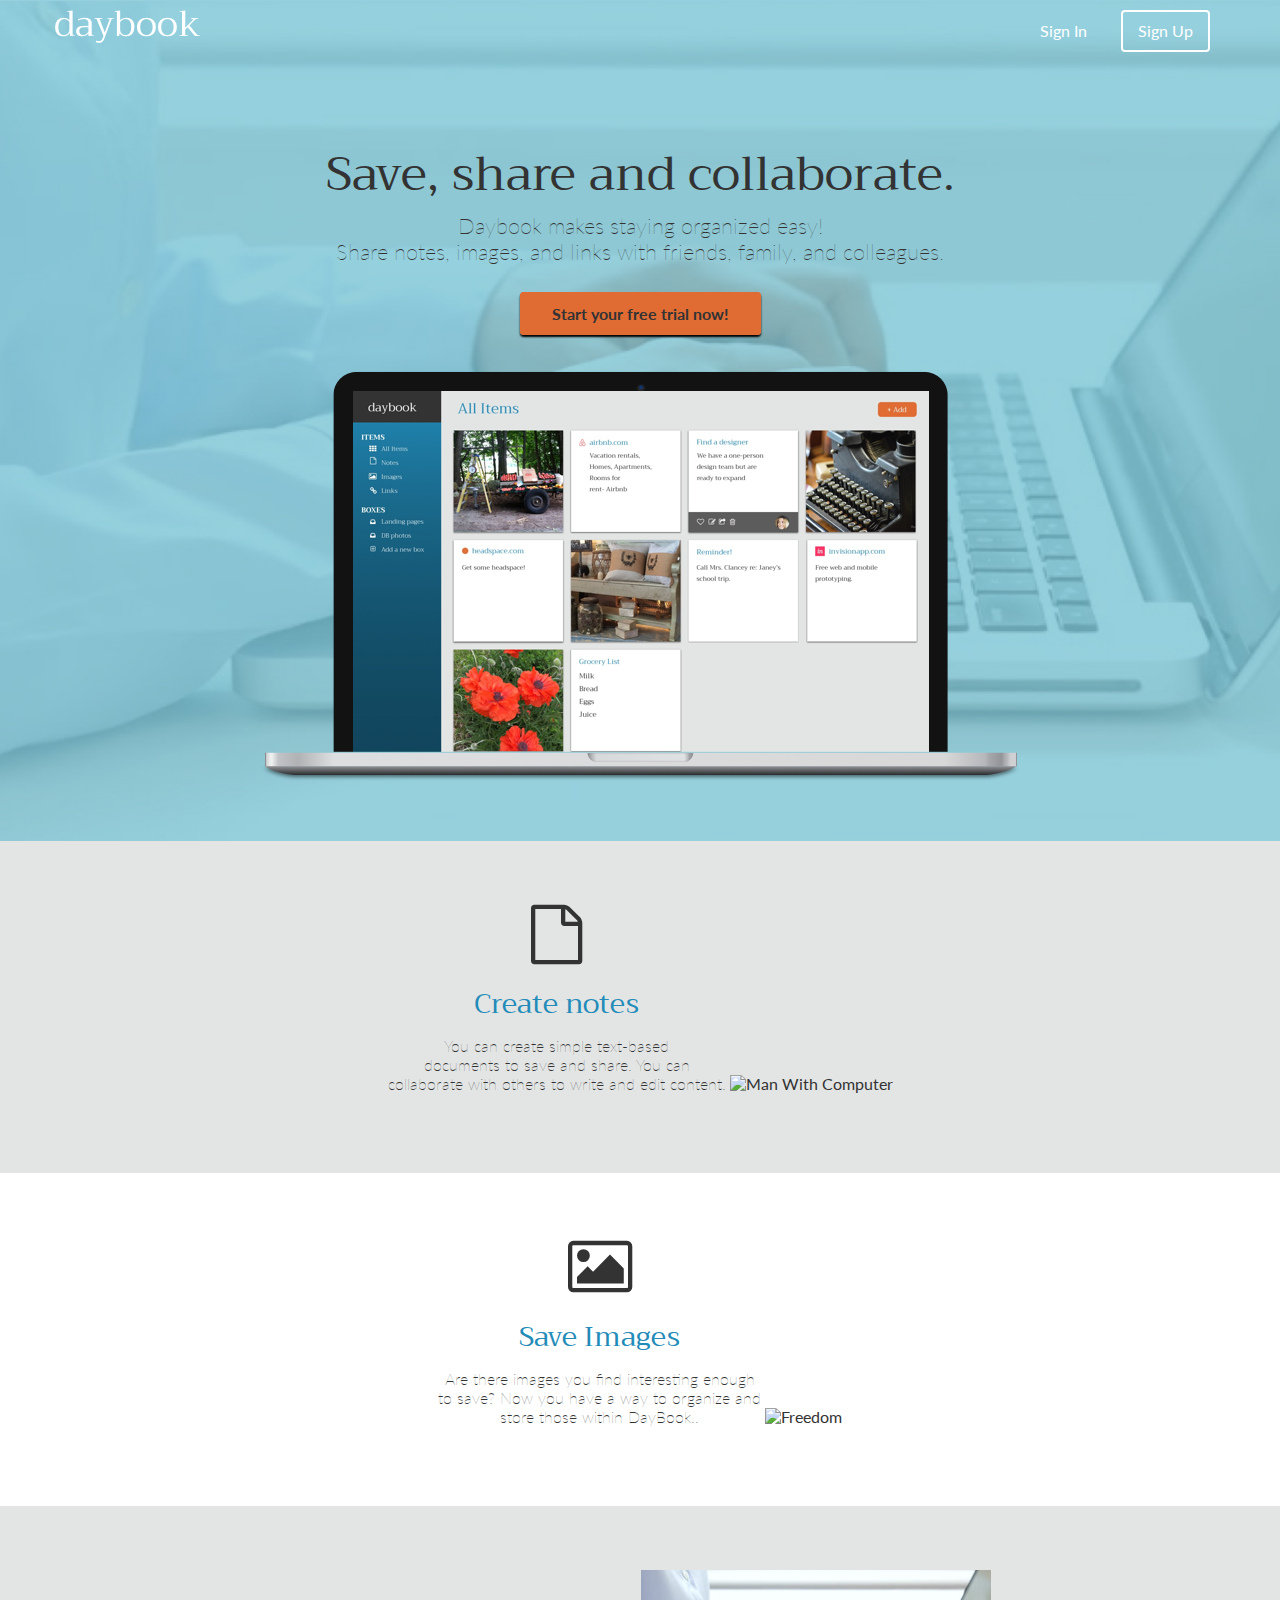
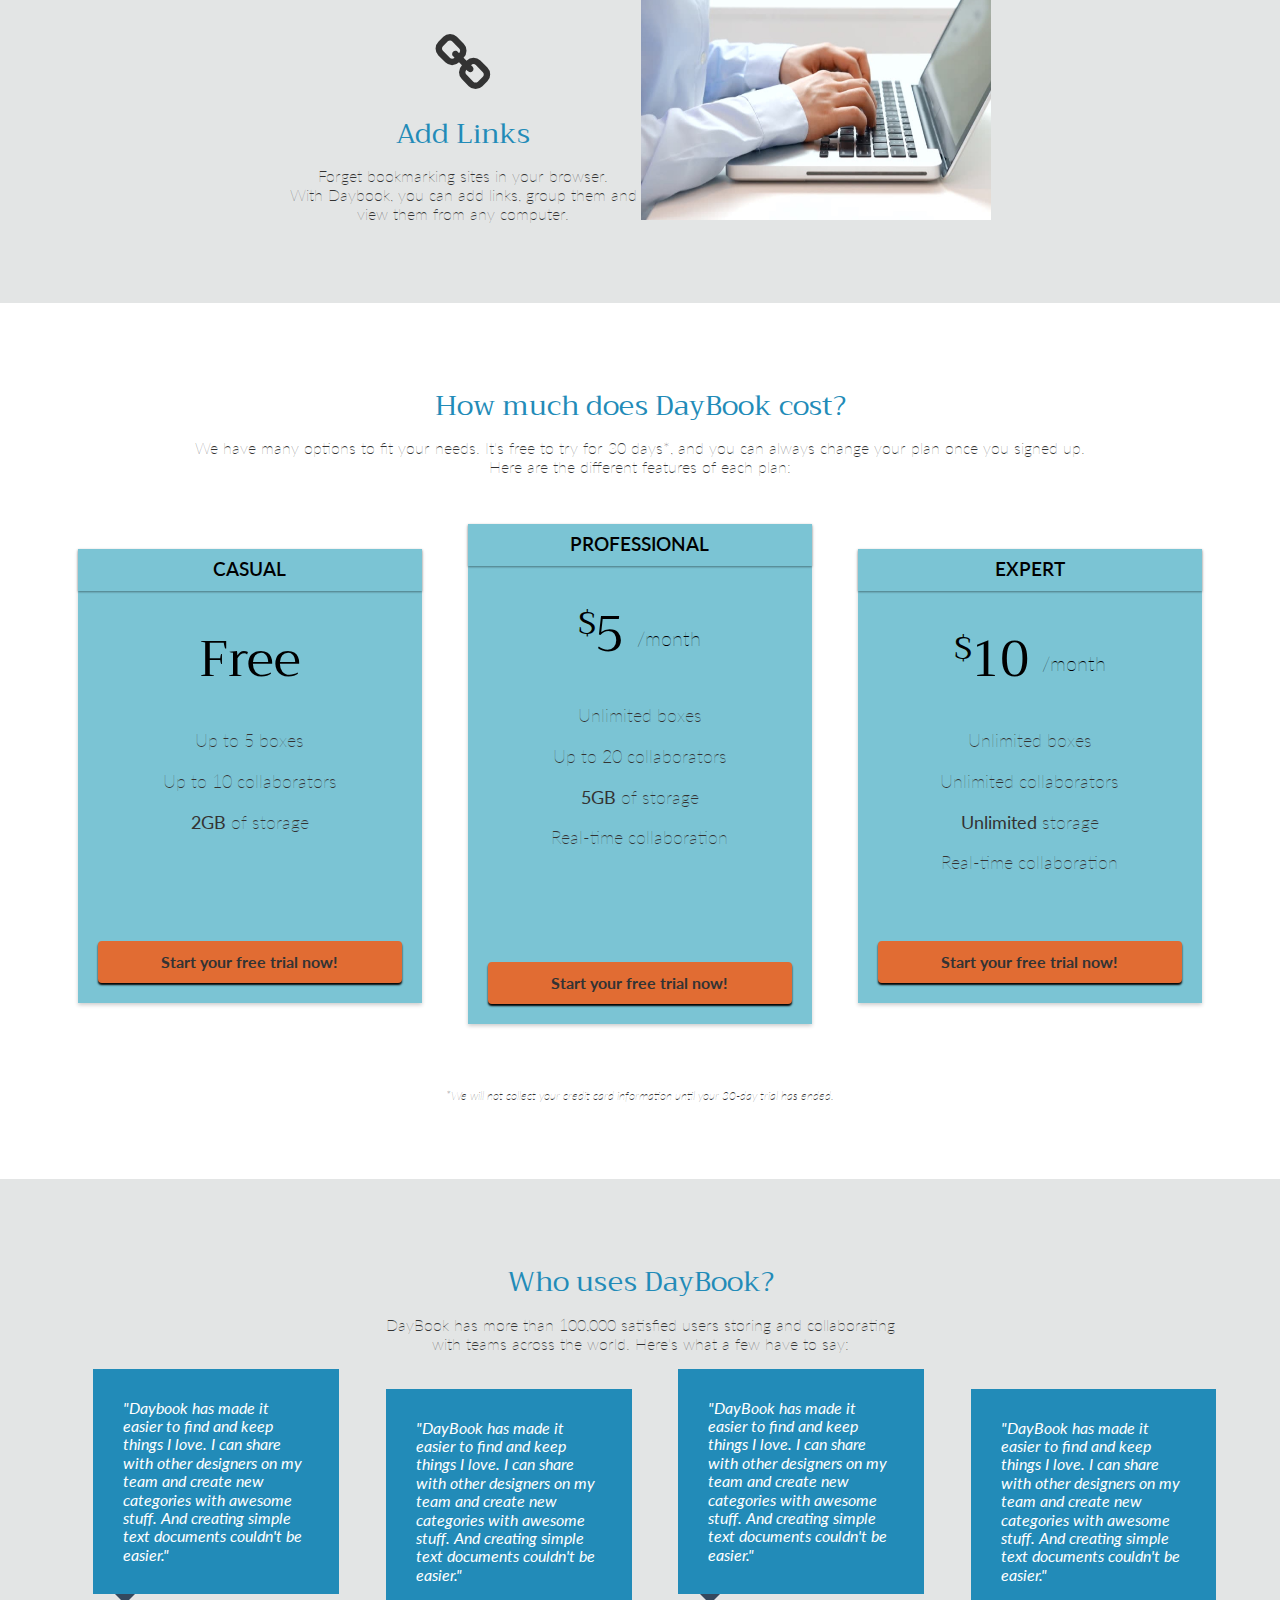
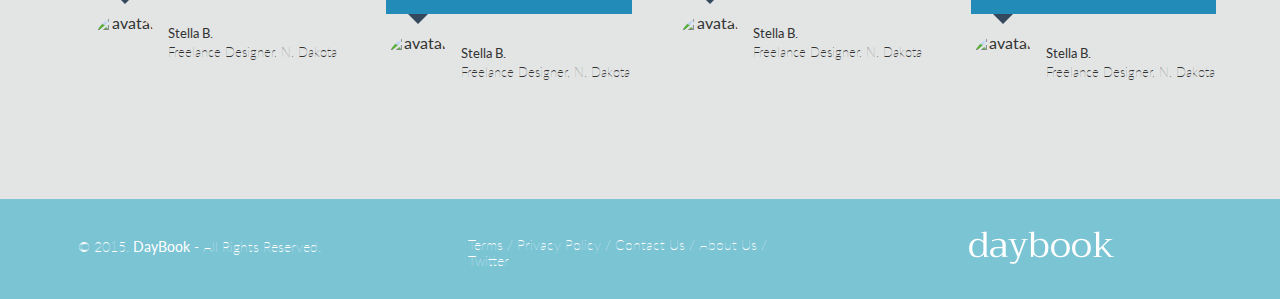
==== commit 0644cc7a: "Revised 3/22" ====
--- a/index.html
+++ b/index.html
@@ -172,7 +172,7 @@
  <footer>
    <div class="container footer-nav-block">
        <div class="left-footer-block one-third">
-         <p class="copyright-block">&copy; 2015. <strong>Blocbox</strong> - All Rights Reserved.</p>
+         <p class="copyright-block">&copy; 2015. <strong>DayBook</strong> - All Rights Reserved.</p>
        </div>
        <nav class="link-block middle-footer-block one-third">
          <ul>
--- a/css/style.css
+++ b/css/style.css
@@ -408,9 +408,9 @@
  }
 
 
-  /* FOOTER */
+ /* FOOTER */
  footer {
-   background-color: #7BC4D4;
+   background-color: #7bc4d4;
 
    color: #FFFFFF;
    height: 150px;
@@ -453,8 +453,11 @@
    }
    footer .right-footer-block {
      background-color: #7bc4d4;
+   
+
    }
    footer .logo{
      padding: 2em 0 2em 1.5em;
+     
    }
  }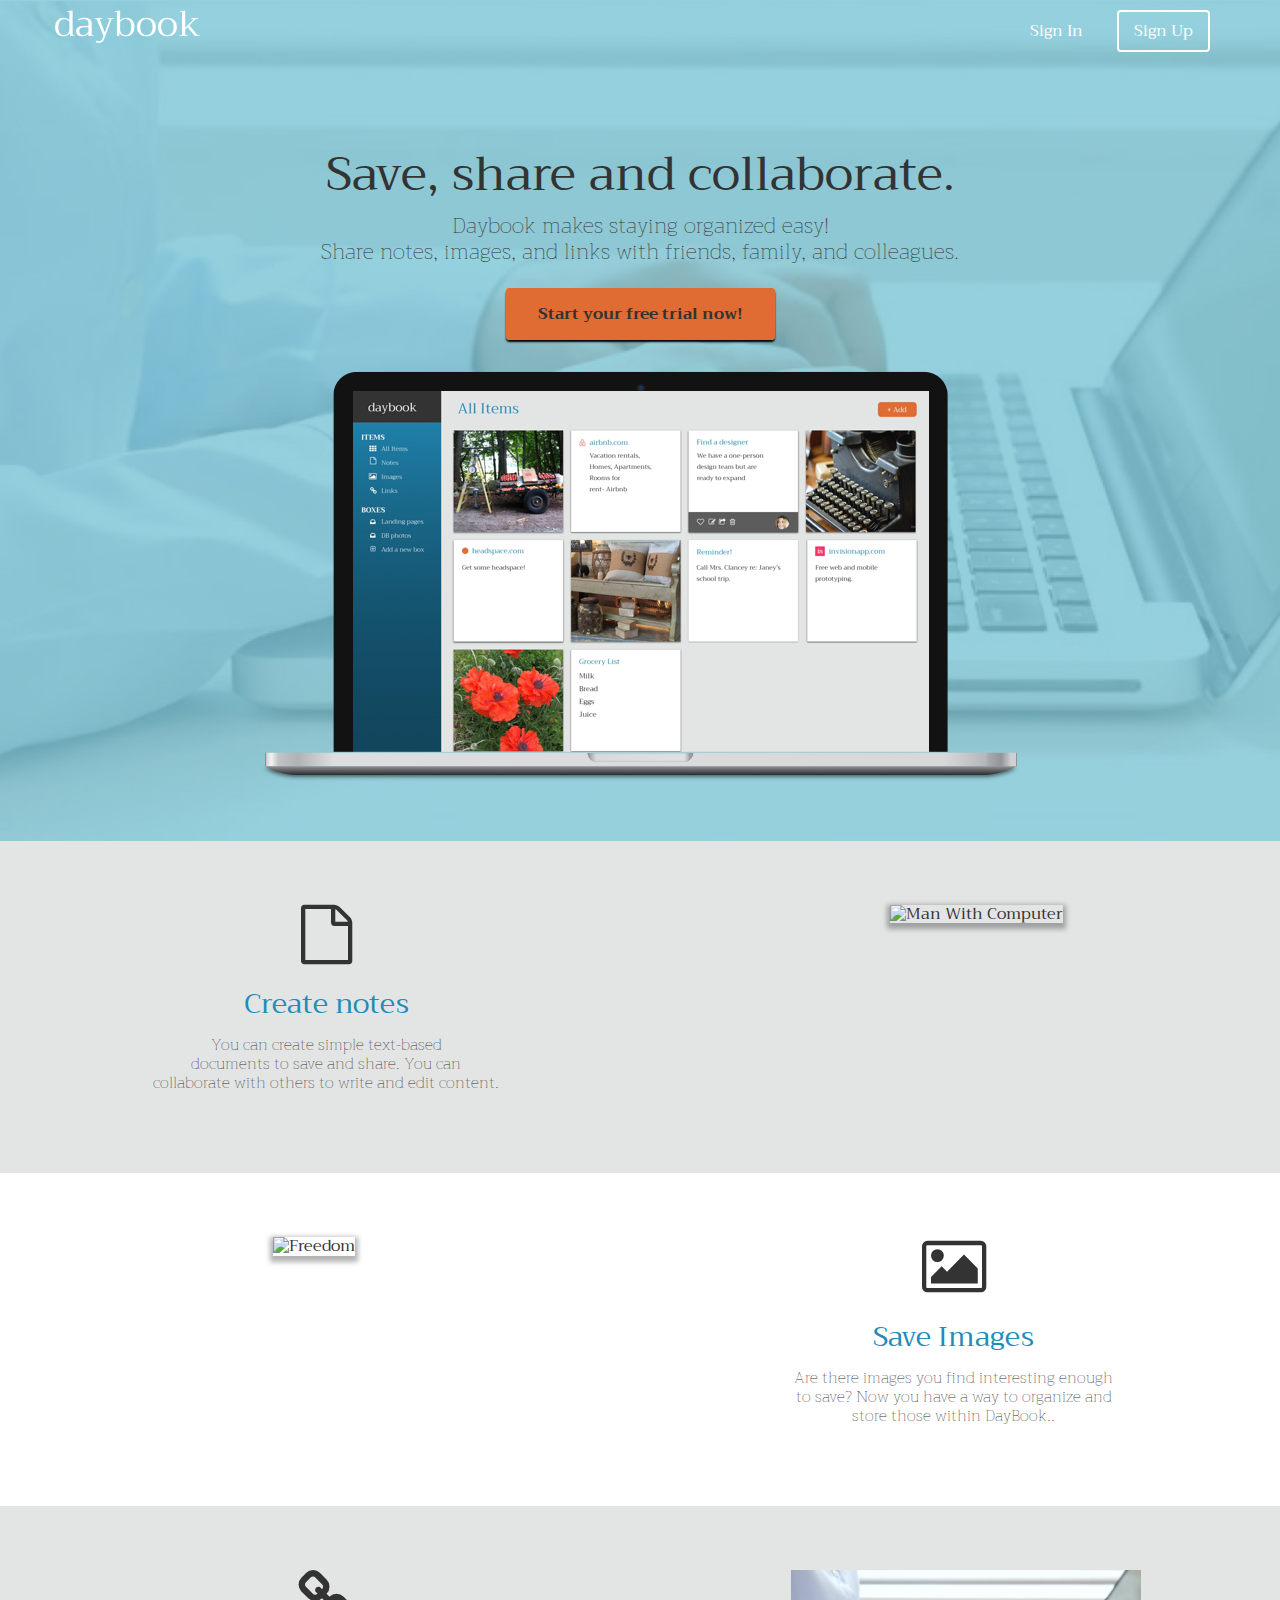
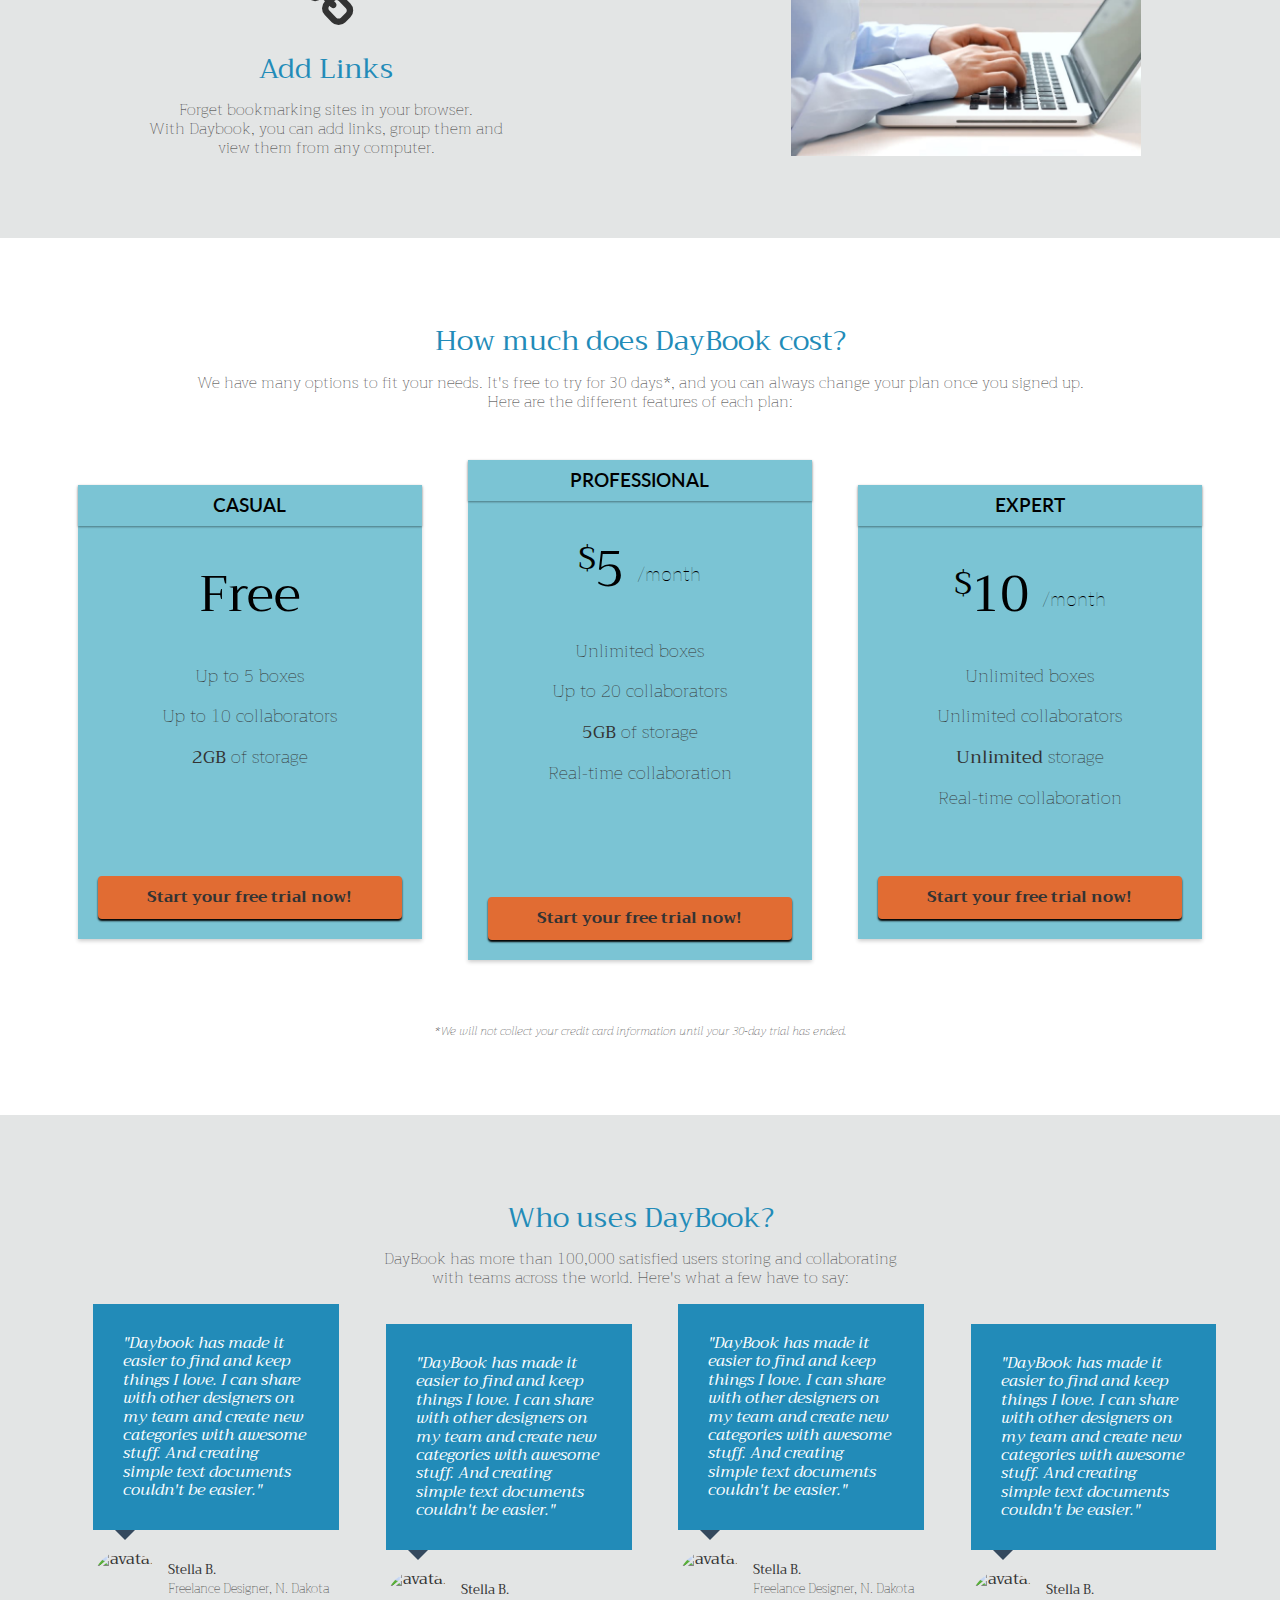
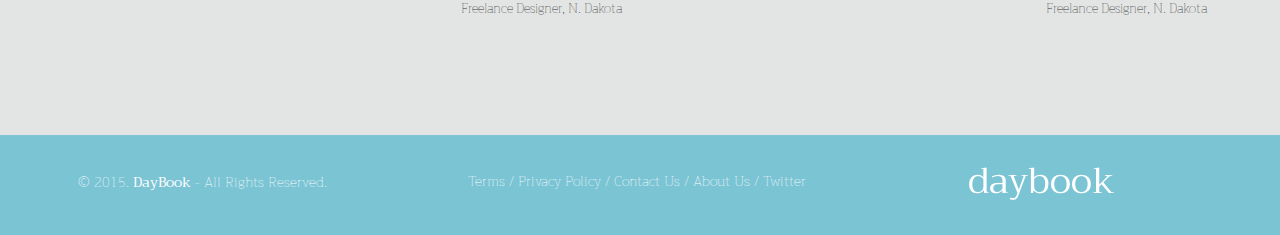
==== commit ba1ed499: "3/27 update" ====
--- a/index.html
+++ b/index.html
@@ -45,36 +45,39 @@
 
 <!--Benefits revised -->
 <div class="benefitgray">
-      <ul class="Benefits">
+      <ul class="benefits">
        <li>
        <i class="fa fa-file-o" aria-hidden="true"></i>
          <h2>Create notes</h2>
          <p>You can create simple text-based <br>documents to save and share. You can <br>collaborate with others to write and edit content.</p>
        </li>
+<div class="manwcomputer_box">
        <img class="manwcomputer" src="images/manwithcomputer.jpg" alt="Man With Computer">
        </ul>
 </div>
 <div class="benefitwhite">
-      <ul class="Benefits">
+      <ul class="benefits">
        <li>
        <i class="fa fa-picture-o" aria-hidden="true"></i>
          <h2>Save Images</h2>
          <p>Are there images you find interesting enough <br>to save? Now you have a way to organize and <br>store those within DayBook..</p>
        </li>
+<div class="freedombox">
        <img class="freedom" src="images/freedom.jpg" alt="Freedom">
        </ul>
-
 </div>
 <div class="benefitgray">
-      <ul class="Benefits">
+      <ul class="benefits">
        <li>
        <i class="fa fa-link" aria-hidden="true"></i>
          <h2>Add Links</h2>
          <p>Forget bookmarking sites in your browser. <br>With Daybook, you can add links, group them and <br>view them from any computer.</p>
        </li>
+<div class="girlwcomputer_box">
        <img class="girlwcomputer" src="images/girlwcomputer.jpg" alt="Girl With Computer">
        </ul>
 </div>
+
 
    <!-- Pricing -->
   
--- a/css/style.css
+++ b/css/style.css
@@ -2,7 +2,7 @@
    overflow-x: hidden;
  }
  body {
-   font-family: "Lato", Helvetica, Puritan, Arial, sans-serif;
+   font-family: Trirong, Helvetica, Puritan, Arial, sans-serif;
    color:#333333;
  }
  h1, h2, h3, h4, h5, h6 {
@@ -181,6 +181,7 @@
  /* BENEFITS */
  .benefits {
    text-align: center;
+   vertical-align: left;
    display:block;
    position:relative;
  }
@@ -254,21 +255,39 @@
  .benefitwhite h2 {
    color:#228bb8;
  }
+ .manwcomputer_box {
+  float:right;
+  width: 49%;
+ }
 .manwcomputer {
    width: 350px;
    height: 250px;
+   box-shadow: 0px 3px 5px 3px rgba(0,0,0,0.30);
+   vertical-align: center;
+   margin-left: 20px;
    
 }
+.girlwcomputer_box {
+  float:right;
+  width: 49%;
+ }
 .girlwcomputer {
    width: 350px;
    height: 250px
+   box-shadow: 0px 3px 5px 3px rgba(0,0,0,0.30);
    
+}
+.freedombox {
+  float: left;
+  width: 49%;
 }
 .freedom {
    width: 350px;
    height: 250px;
+   box-shadow: 0px 3px 5px 3px rgba(0,0,0,0.30);
  
 }
+
 
  /* PRICING */
  .pricing {
@@ -460,4 +479,277 @@
      padding: 2em 0 2em 1.5em;
      
    }
- }+ }
+
+ 
+/* DASHBOARD */
+ .dashboard {
+   background:#E3E5E5;
+ }
+ .left-nav {
+   height: 100%;
+   width:280px;
+   position: absolute;
+    -webkit-transition: all 0.3s ease-in-out;
+   -moz-transition: all 0.3s ease-in-out;
+   -o-transition: all 0.3s ease-in-out;
+   transition: all 0.3s ease-in-out;
+   transform: translate(-280px,0);
+     -webkit-transform: translate(-280px,0); /** Chrome & Safari **/
+     -o-transform: translate(-280px,0); /** Opera **/
+     -moz-transform: translate(-280px,0); /** Firefox **/
+ }
+ .left-nav.open {
+   display:block;
+   width:280px;
+   background: #228BB8;
+   background-image: linear-gradient(-180deg, #228BB8 0%, rgba(0,0,0,0.50) 100%);
+   -webkit-transition: all 0.3s ease-in-out;
+   -moz-transition: all 0.3s ease-in-out;
+   -o-transition: all 0.3s ease-in-out;
+   transition: all 0.3s ease-in-out;
+   transform: translate(0,0);
+     -webkit-transform: translate(0,0); /** Chrome & Safari **/
+     -o-transform: translate(0,0); /** Opera **/
+     -moz-transform: translate(0,0); /** Firefox **/
+     z-index: 100;
+ }
+ .hamburger {
+   position:absolute;
+   z-index: 1000;
+   background:#288BB8;
+   color:#FFF;
+   text-decoration: none;
+   font-size: 22px;
+   padding: 10px 15px;
+   border-radius: 4px;
+   left: 5px;
+   top: 15px;
+ }
+
+
+ @media (min-width:992px) {
+   .left-nav {
+     height: 100vh;
+     width:14.66666667%;
+     color:#FFFFFF;
+     background: #228BB8;
+     background-image: linear-gradient(-180deg, #228BB8 0%, rgba(0,0,0,0.50) 100%);
+     float:left;
+     position: fixed;
+     display:block;
+     transform: translate(0,0);
+     -webkit-transform: translate(0,0); /** Chrome & Safari **/
+     -o-transform: translate(0,0); /** Opera **/
+     -moz-transform: translate(0,0); /** Firefox **/
+   }
+   .left-nav.open {
+     width:14.66666667%;
+     transform: translate(0,0);
+     -webkit-transform: translate(0,0); /** Chrome & Safari **/
+     -o-transform: translate(0,0); /** Opera **/
+     -moz-transform: translate(0,0); /** Firefox **/
+   }
+   .hamburger {
+     display:none;
+   }
+ }
+
+
+ .left-nav .site-logo {
+   padding:20px 0;
+   background: #228BB8;
+   background-image: linear-gradient(-180deg, #228BB8 0%, rgba(0,0,0,0.50) 100%);
+   display:block;
+   text-align: center;
+ }
+ .left-nav .items {
+   padding:0 6%;
+ }
+ .left-nav .items p {
+   font-weight: 600;
+   text-transform: uppercase;
+   font-size: 12px;
+   color: #E3E5E5;
+   line-height: 15px;
+ }
+ .left-nav .items ul {
+   margin:0 0 40px;
+   padding:0;
+ }
+ .left-nav .items ul li {
+   list-style-type: none;
+   margin-bottom: 15px;
+ }
+ .left-nav .items ul li a {
+   color:#FFFFFF;
+   text-decoration: none;
+   font-weight: 100;
+ }
+ .left-nav .items ul li a i {
+   width:18px;
+   text-align: center;
+   margin-right:8px;
+ }
+/* LEFT NAVBAR SETTINGS */
+ .left-nav .settings {
+   position:absolute;
+   background: #228BB8;
+   background-image: linear-gradient(-180deg, #228BB8 0%, rgba(0,0,0,0.50) 100%);
+   width:100%;
+   bottom:0;
+   left:0;
+   right:0;
+   padding:10px 0;
+ }
+ .left-nav .settings img {
+   height:35px;
+   width:35px;
+   border-radius: 50%;
+   margin-left:10px;
+   display: inline-block;
+ }
+ .left-nav .settings p {
+   display: inline-block;
+   vertical-align: top;
+   padding-top: 8px;
+   font-weight: 400;
+   margin:0 0 0 10px;
+ }
+ .left-nav .settings a {
+   color:#FFFFFF;
+   text-decoration: none;
+   text-align: right;
+   float: right;
+   margin-right:10px;
+   margin-top:8px;
+ }
+ .left-nav .items ul .active li a {
+   color:#000000;
+   font-size: 18px;
+   text-decoration: none;
+   font-weight: 100;
+   
+ }
+/* CONTENT */
+ .content {
+   padding:6em 1% 1.5em;
+   float:right;
+   width:98%;
+   position: relative;
+ }
+ .content .header {
+   margin:0 1% 20px;
+ }
+ .content .header h1 {
+   font-family: Trirong, Helvetica, Arial, sans-serif;
+   font-weight: 100;
+   margin:0 0 30px;
+   font-size: 36px;
+   color: #228BB8;
+   line-height: 44px;
+   float: left;
+   display:inline-block;
+ }
+ .content .header > a {
+   float:right;
+ }
+ .content-item {
+   width:96%;
+   margin:0 2% 25px;
+   float:left;
+   display:block;
+ }
+ .item-box {
+   display:block;
+   height:230px;
+   background: #FFFFFF;
+   box-shadow: 0px 1px 3px 0px rgba(0,0,0,0.40);
+   position: relative;
+   overflow: hidden;
+   padding:20px;
+ }
+ /* Larger Mobile Devices */
+ @media (min-width:460px) {
+   .content {
+     padding:1.5em 1%;
+     float:right;
+     width:90%;
+     position: relative;
+   }
+   .content-item {
+     width:46%;
+     margin:0 2% 25px;
+     float:left;
+     display:block;
+   }
+ }
+ /* Tablets */
+ @media (min-width:768px) {
+   .content {
+     padding:1.5em 5%;
+     float:right;
+     width:90%;
+     position: relative;
+   }
+   .content > .container {
+     width:700px;
+   }
+   .content-item {
+     width:31.33333%;
+     margin:0 1% 25px;
+   }
+ }
+/* Laptops and Desktops */
+ @media (min-width:992px) {
+   .content {
+     padding:1.5em 1%;
+     float:right;
+     width:83.33333333%;
+     position: relative;
+   }
+   .content > .container {
+     width:auto;
+   }
+   .content-item {
+     width:23%;
+     margin:0 1% 25px;
+   }
+ }
+ .item-box > img {
+   position:absolute;
+   height:100%;
+   width:100%;
+   top:0;
+   left:0;
+   right:0;
+ }
+ .item-box h2 {
+   font-family: 'Lato', Helvetica, Arial, sans-serif;
+   font-weight: 700;
+   font-size: 15px;
+   line-height: 17px;
+   margin:0;
+ }
+ .item-box h2 a {
+   color: #228BB8;
+   text-decoration: none;
+ }
+ .item-box h2 img {
+   width:16px;
+   height:16px;
+   position:relative;
+   top:2px;
+   margin-right:5px;
+ }
+ .item-box p {
+   font-size: 14px;
+   color: #333333;
+   line-height: 18px;
+   margin:5px 0 0;
+ }
+ /* Image Page */
+
+ .imagepage {
+   background-color: #E3E5E5;
+ }
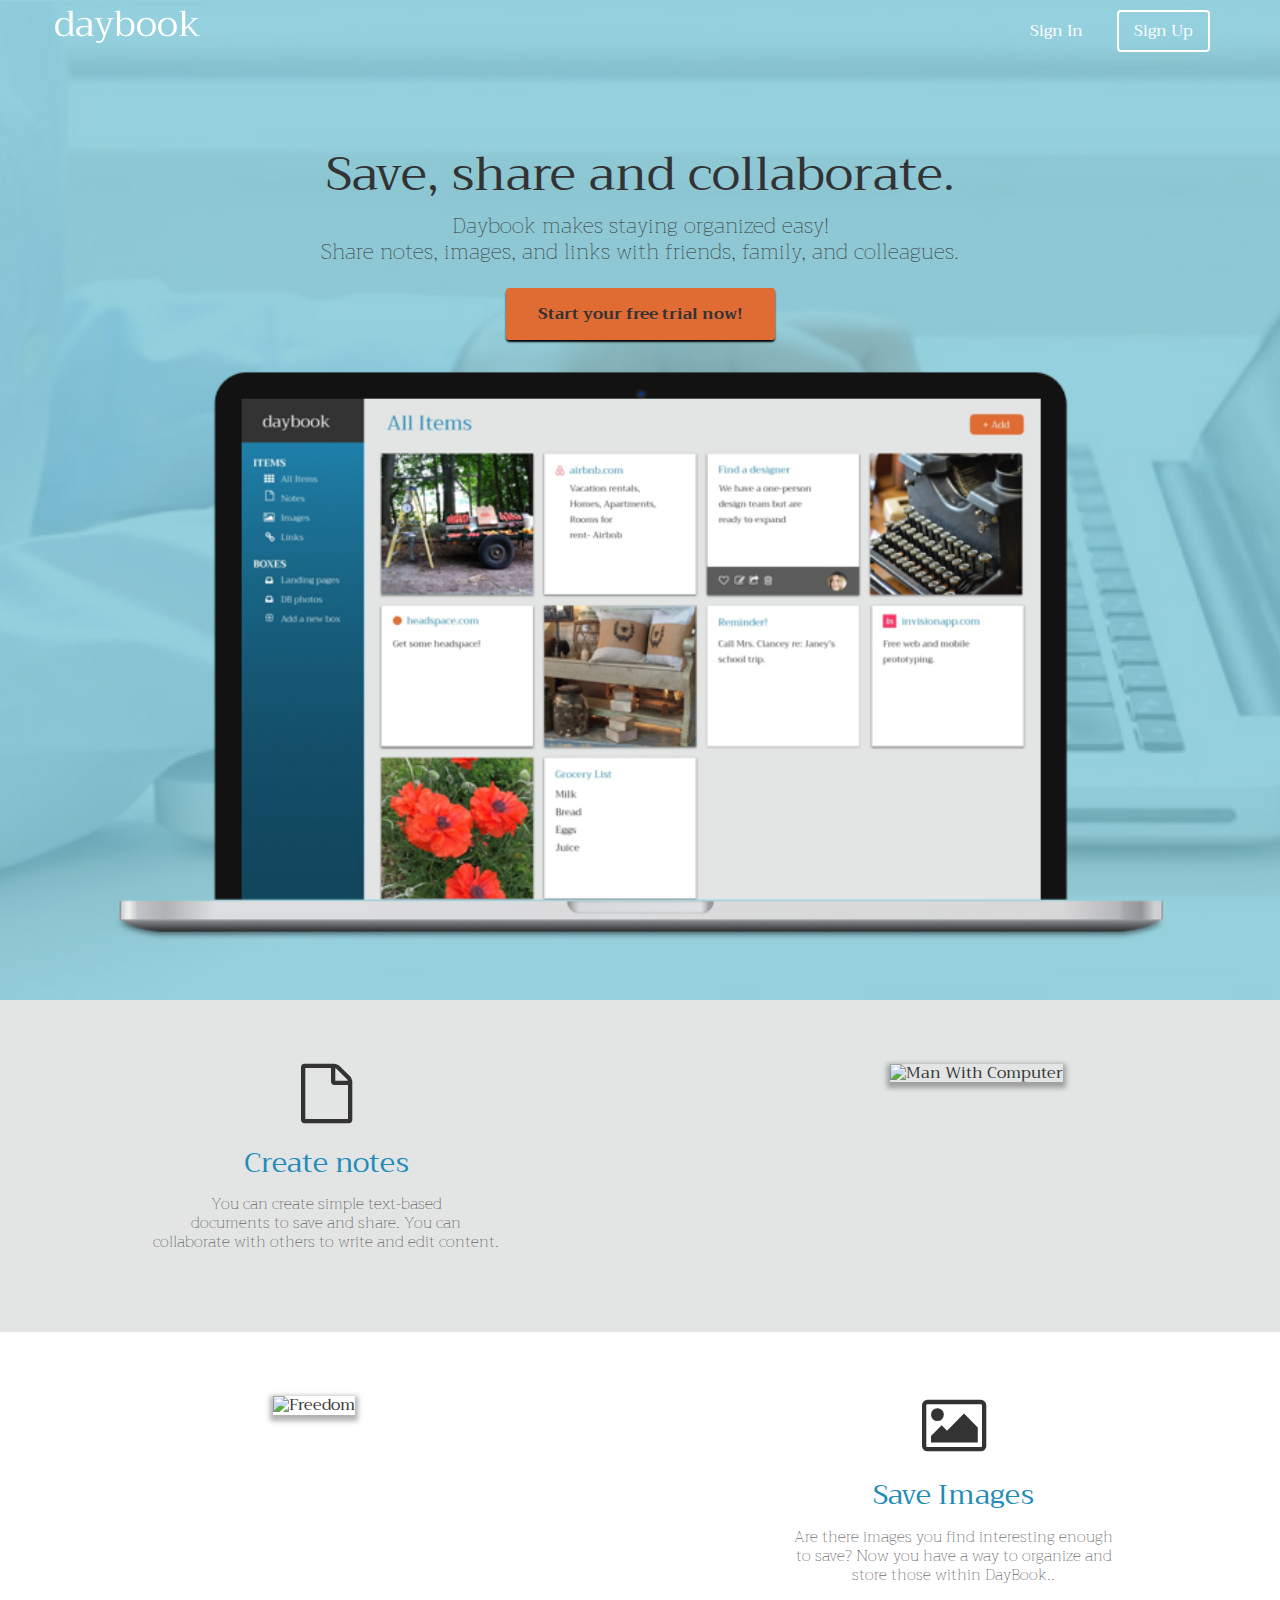
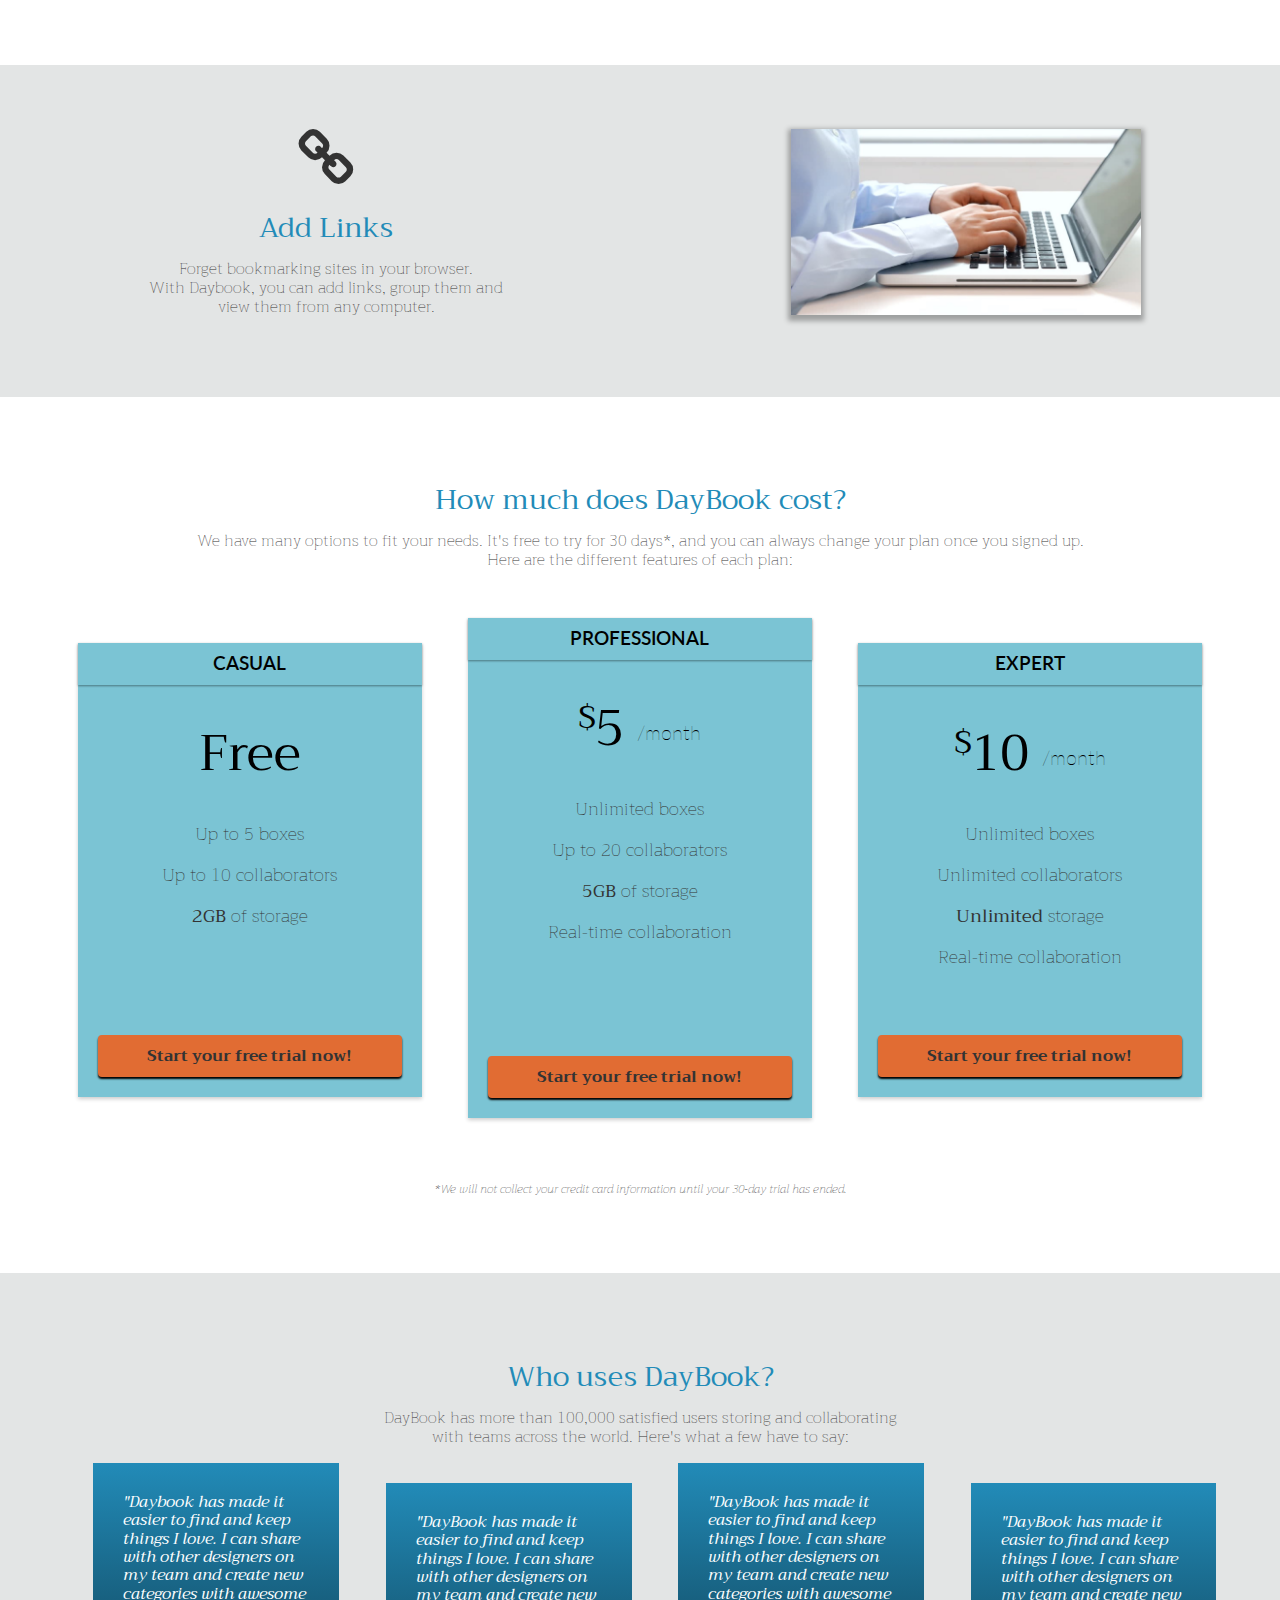
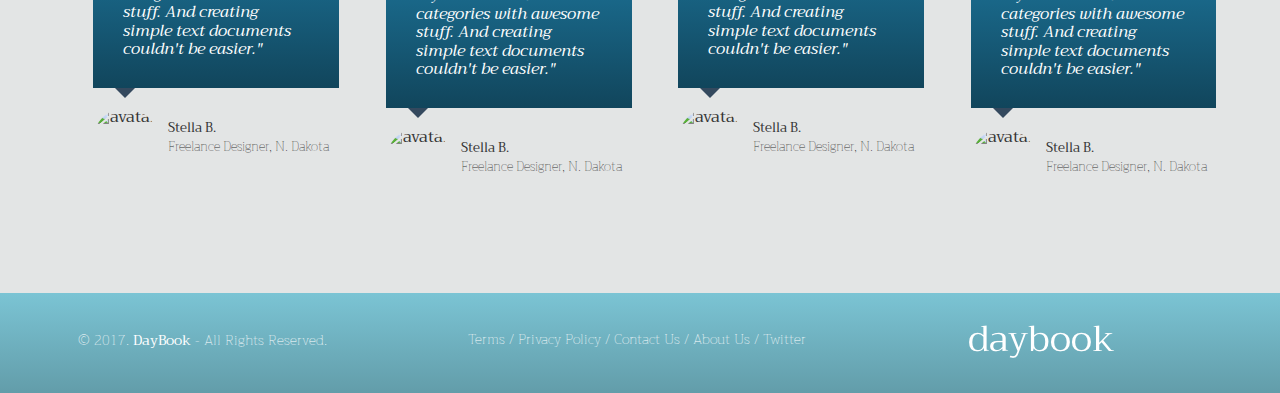
==== commit ded19042: "Dashboard Javascript completed" ====
--- a/index.html
+++ b/index.html
@@ -171,11 +171,12 @@
  
 
 
+ 
  <!-- Footer -->
  <footer>
    <div class="container footer-nav-block">
        <div class="left-footer-block one-third">
-         <p class="copyright-block">&copy; 2015. <strong>DayBook</strong> - All Rights Reserved.</p>
+         <p class="copyright-block">&copy; 2017. <strong>DayBook</strong> - All Rights Reserved.</p>
        </div>
        <nav class="link-block middle-footer-block one-third">
          <ul>
@@ -187,7 +188,7 @@
          </ul>
        </nav>
        <div class="right-footer-block one-third">
-         <img class="logo" src="images/site-logo.png" alt="Blocbox" />
+         <img class="logo" src="images/site-logo.png" alt="DayBook" />
        </div>
    </div>
  </footer>
--- a/css/style.css
+++ b/css/style.css
@@ -136,35 +136,12 @@
    margin:10px 0 40px;
  }
  header .hero img {
+   width:90%;
    display: block;
    margin:3em auto 50px;
  }
 
- @media (min-width: 768px) {
-   .container {
-     width: 750px;
-   }
- }
- @media (min-width: 992px) {
-   .container {
-     width: 970px;¸
-   }
-   .one-half {
-     width:46%;
-   }
-   .one-third {
-     width:29.33333%;
-   }
-   .one-fourth {
-     width:21%;
-   }
- }
- @media (min-width: 1200px) {
-   .container {
-     width: 1170px;
-   }
- }
-
+ 
 
 /* BUTTONS */
  .btn {
@@ -262,6 +239,7 @@
 .manwcomputer {
    width: 350px;
    height: 250px;
+   margin-top: -20px;
    box-shadow: 0px 3px 5px 3px rgba(0,0,0,0.30);
    vertical-align: center;
    margin-left: 20px;
@@ -274,6 +252,7 @@
 .girlwcomputer {
    width: 350px;
    height: 250px
+   margin-top: -20;
    box-shadow: 0px 3px 5px 3px rgba(0,0,0,0.30);
    
 }
@@ -284,8 +263,23 @@
 .freedom {
    width: 350px;
    height: 250px;
-   box-shadow: 0px 3px 5px 3px rgba(0,0,0,0.30);
- 
+   margin-top: -20px;
+   box-shadow: 0px 3px 5px 3px rgba(0,0,0,0.30); 
+}
+
+/*Media query to remove benefit images if screen below 720*/
+
+@media (max-width: 720px) {
+  .manwcomputer {
+    display: none;
+  }
+  .freedom {
+    display: none;
+  }
+  .girlwcomputer {
+    display: none;
+  }
+  
 }
 
 
@@ -390,7 +384,9 @@
    color:#FFFFFF;
    text-align: left;
    font-style: italic;
-   background:#228bb8;
+   background: #228BB8;
+   background-image: linear-gradient(-180deg, #228BB8 0%, rgba(0,0,0,0.50) 100%);
+
    position: relative;
    padding:30px;
    width:auto;
@@ -430,7 +426,8 @@
  /* FOOTER */
  footer {
    background-color: #7bc4d4;
-
+   background: #7bc4d4;
+   background-image: linear-gradient(-180deg, #7bc4d4 0%, rgba(0,0,0,0.20) 100%);
    color: #FFFFFF;
    height: 150px;
    position: relative;
@@ -459,11 +456,13 @@
    margin: 0 auto;
    display: block;
  }
+/*Media Queries for Footer*/
 
  @media (min-width: 992px){
    footer{
      background-color: #7bc4d4;
-
+   background: #7bc4d4;
+   background-image: linear-gradient(-180deg, #7bc4d4 0%, rgba(0,0,0,0.20) 100%);
      height: 100px;
    }
    footer p, footer nav ul{
@@ -471,17 +470,23 @@
      text-align: left;
    }
    footer .right-footer-block {
-     background-color: #7bc4d4;
-   
-
+     background-color: transparent;
    }
    footer .logo{
      padding: 2em 0 2em 1.5em;
-     
-   }
- }
-
- 
+   }
+ }
+
+ @media (max-width: 920px) {
+    .logo  {
+      display: none;
+    }
+    .right-footer-block {
+      display: none;
+    }
+ }
+
+
 /* DASHBOARD */
  .dashboard {
    background:#E3E5E5;
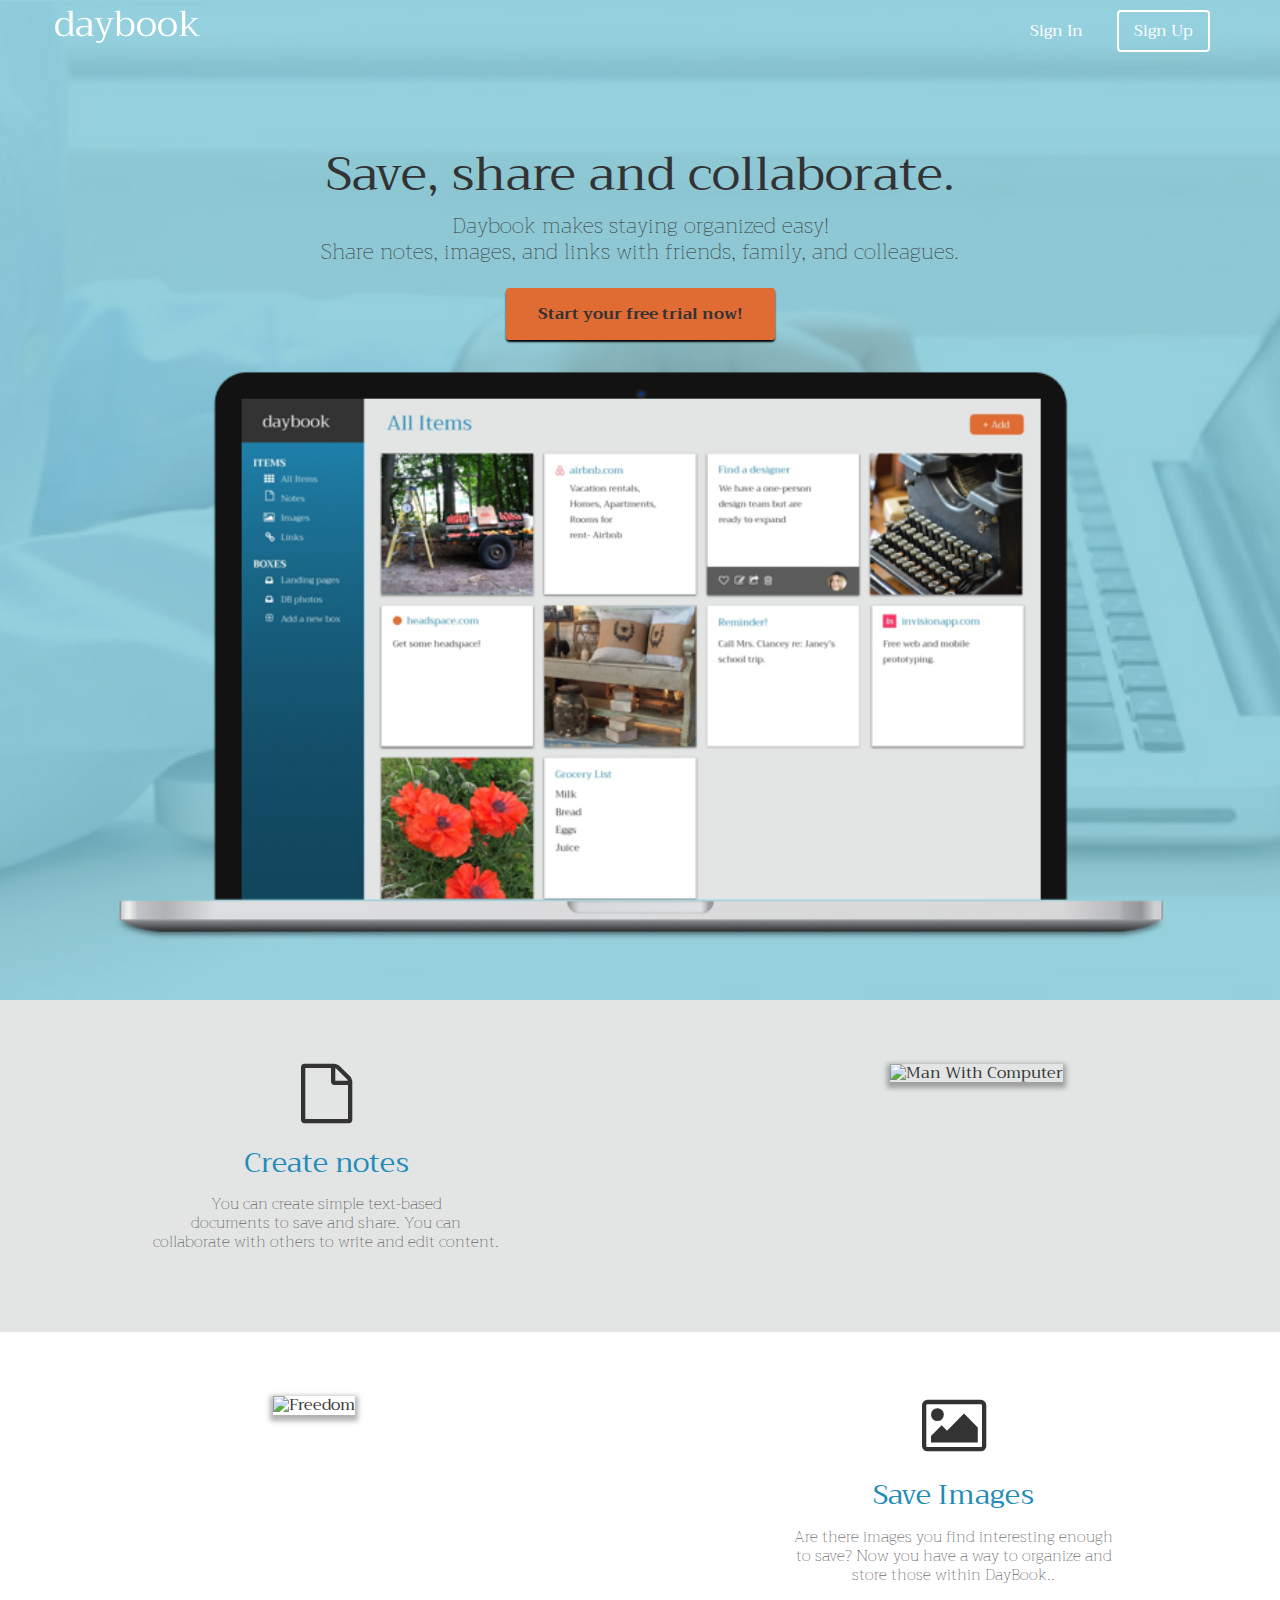
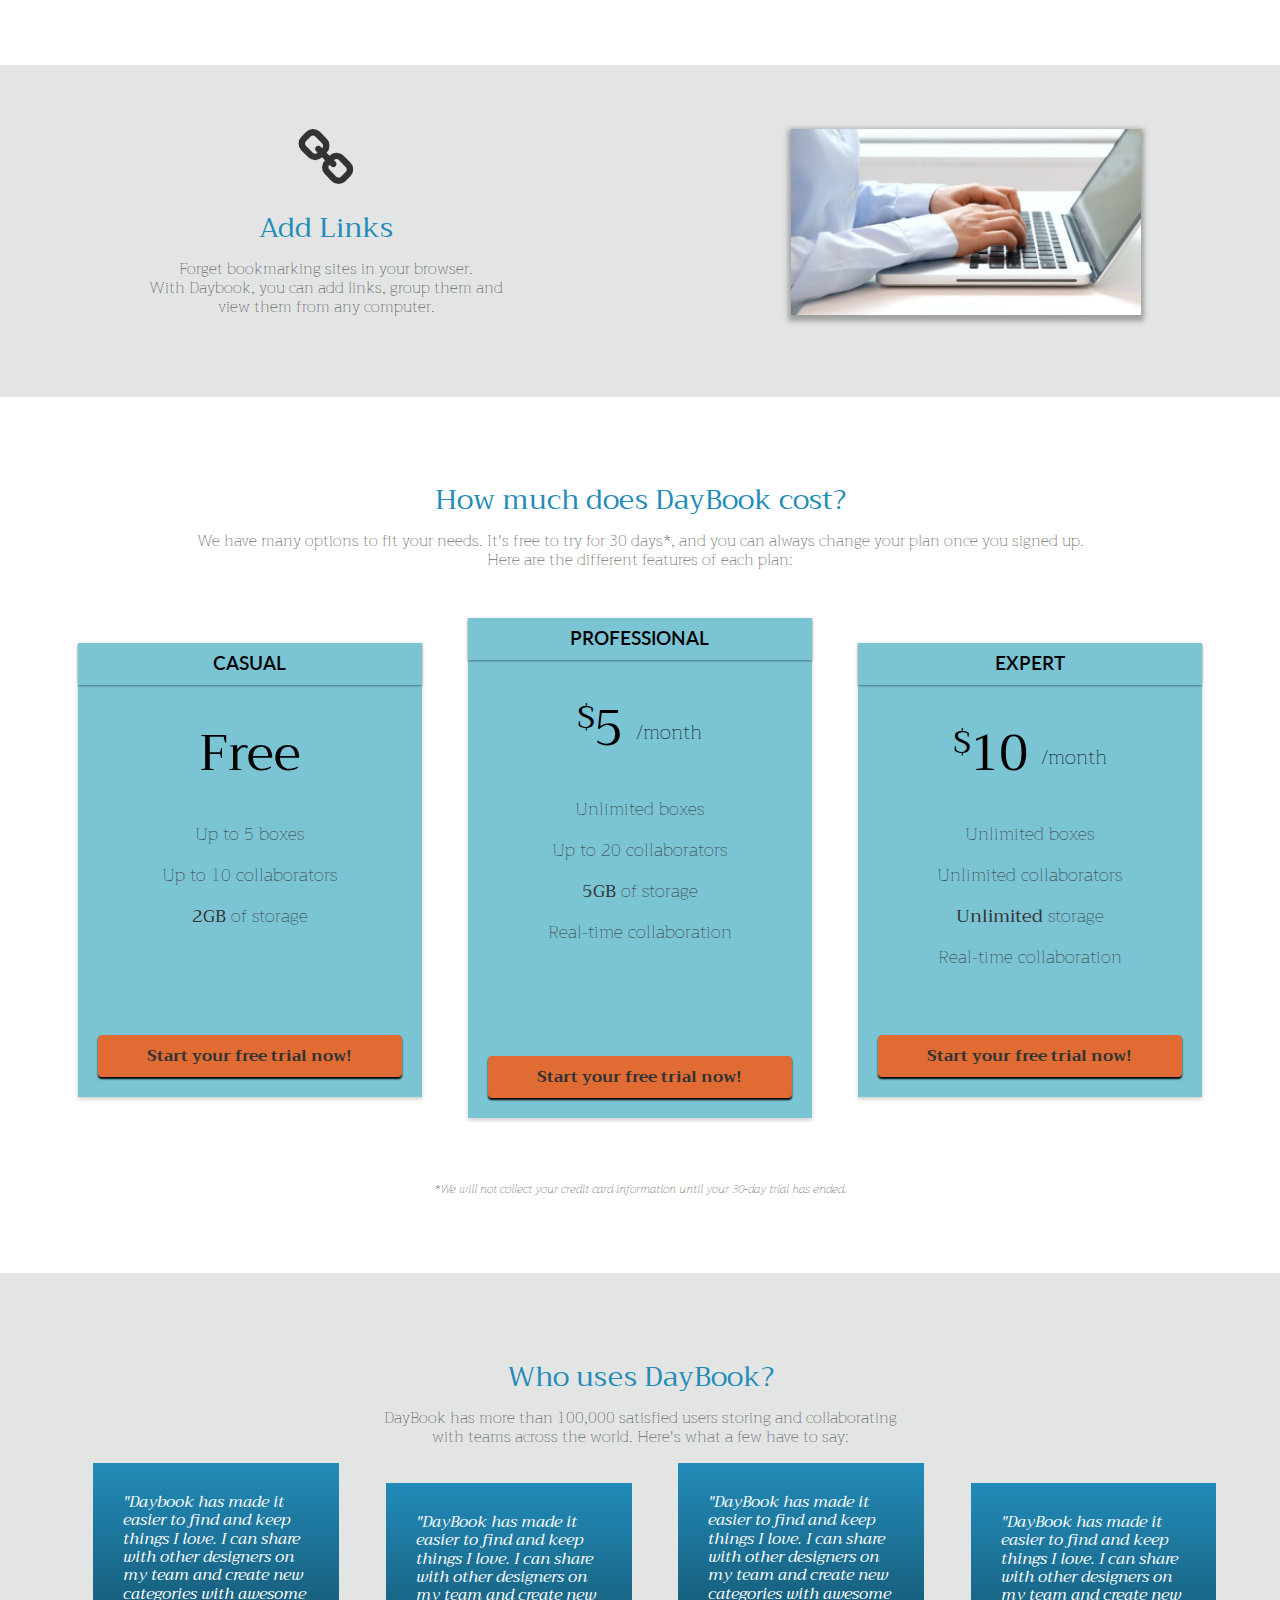
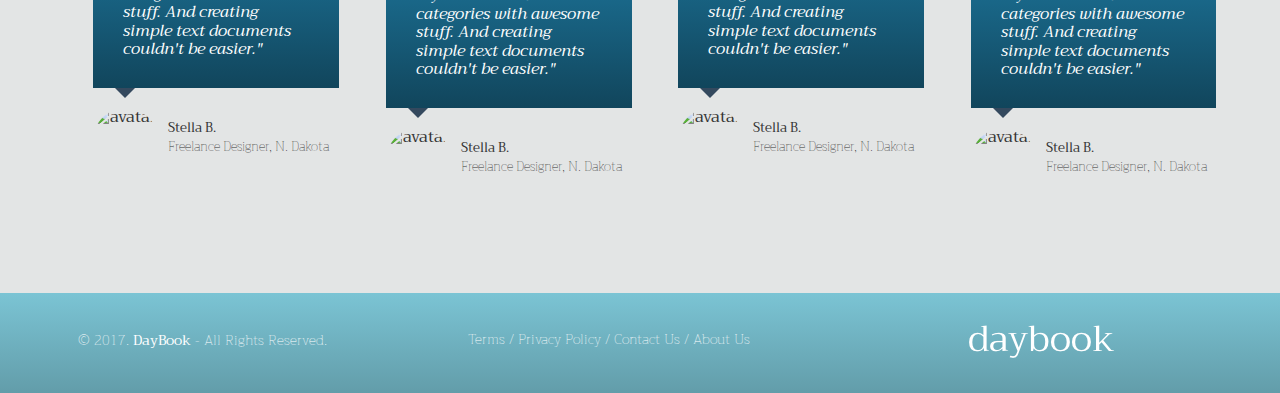
==== commit 7d9959f8: "Final Push, Deploying DayBook" ====
--- a/index.html
+++ b/index.html
@@ -183,8 +183,7 @@
            <li><a href="">Terms</a></li> /
            <li><a href="">Privacy Policy</a></li> /
            <li><a href="">Contact Us</a></li> /
-           <li><a href="">About Us</a></li> /
-           <li><a href="">Twitter</a></li>
+           <li><a href="">About Us</a></li> 
          </ul>
        </nav>
        <div class="right-footer-block one-third">
--- a/css/style.css
+++ b/css/style.css
@@ -1,4 +1,4 @@
-  html, body{
+ html, body{
    overflow-x: hidden;
  }
  body {
@@ -53,7 +53,6 @@
    .container {
      width: 970px;
    }
-
    .one-half {
      width:46%;
    }
@@ -69,13 +68,14 @@
      width: 1170px;
    }
  }
-
-.topleft {
-   float: left;
+ .topleft {
+  position: absolute;
+  float: left;
 }
 .topright {
    float: right;
 }
+ 
 
 /* HEADER */
  header {
@@ -140,8 +140,6 @@
    display: block;
    margin:3em auto 50px;
  }
-
- 
 
 /* BUTTONS */
  .btn {
@@ -155,6 +153,7 @@
    box-shadow: 0px 2px 2px 0px #000000;
  }
 
+
  /* BENEFITS */
  .benefits {
    text-align: center;
@@ -179,7 +178,6 @@
  .benefits h2 {
    color:#228bb8;
  }
-
 /* Gray Rows */
  .benefitgray {
    text-align: center;
@@ -204,6 +202,7 @@
  }
  .benefitgray h2 {
    color:#228bb8;
+ }
  }
 
 
@@ -278,10 +277,8 @@
   }
   .girlwcomputer {
     display: none;
-  }
-  
+  } 
 }
-
 
  /* PRICING */
  .pricing {
@@ -342,7 +339,7 @@
    vertical-align: top;
  }
  .box h4 span.month {
-   font-family: "Lato", Helvetica, Arial, sans-serif;
+   font-family: Trirong, Helvetica, Arial, sans-serif;
    font-weight: 100;
    color: black;
    font-size:20px;
@@ -386,7 +383,6 @@
    font-style: italic;
    background: #228BB8;
    background-image: linear-gradient(-180deg, #228BB8 0%, rgba(0,0,0,0.50) 100%);
-
    position: relative;
    padding:30px;
    width:auto;
@@ -461,8 +457,11 @@
  @media (min-width: 992px){
    footer{
      background-color: #7bc4d4;
-   background: #7bc4d4;
-   background-image: linear-gradient(-180deg, #7bc4d4 0%, rgba(0,0,0,0.20) 100%);
+
+     background: #7bc4d4;
+     background-image: linear-gradient(-180deg, #7bc4d4 0%, rgba(0,0,0,0.20) 100%);
+     background: #7bc4d4;
+     background-image: linear-gradient(-180deg, #7bc4d4 0%, rgba(0,0,0,0.20) 100%);
      height: 100px;
    }
    footer p, footer nav ul{
@@ -630,7 +629,7 @@
    margin-top:8px;
  }
  .left-nav .items ul .active li a {
-   color:#000000;
+   color:#FFFFFF;
    font-size: 18px;
    text-decoration: none;
    font-weight: 100;
@@ -758,3 +757,5 @@
  .imagepage {
    background-color: #E3E5E5;
  }
+
+
